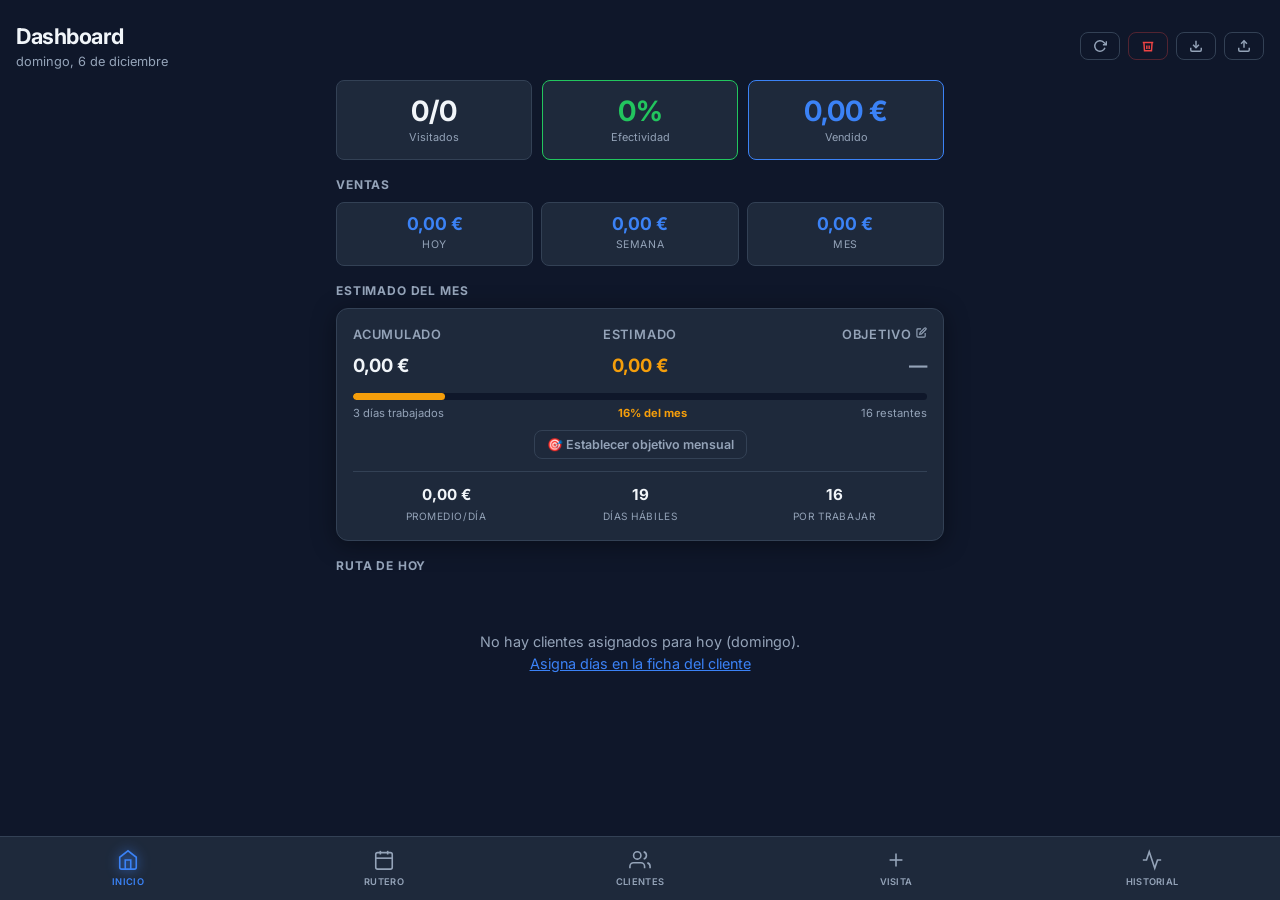
==== index.html @ 06bc3e29 "Add files via upload" ====
<!DOCTYPE html>
<html lang="es">
<head>
  <meta charset="UTF-8">
  <meta name="viewport" content="width=device-width, initial-scale=1.0">
  <title>CRM Rutas — Dashboard</title>
  <link rel="icon" type="image/svg+xml" href="favicon.svg">
  <link rel="manifest" href="manifest.json">
  <meta name="theme-color" content="#0f172a">
  <meta name="apple-mobile-web-app-capable" content="yes">
  <meta name="apple-mobile-web-app-status-bar-style" content="black-translucent">
  <meta name="apple-mobile-web-app-title" content="CRM Rutas">
  <link rel="apple-touch-icon" href="favicon.svg">
  <link rel="stylesheet" href="css/styles.css">
</head>
<body>

  <!-- Header -->
  <div class="page-header">
    <div style="flex:1">
      <h1>Dashboard</h1>
      <p class="text-muted fs-sm" id="fechaHoy"></p>
    </div>
    <div class="flex gap-8">
      <button class="btn btn-ghost btn-sm" onclick="cargarDashboard()">
        <svg xmlns="http://www.w3.org/2000/svg" width="14" height="14" viewBox="0 0 24 24" fill="none" stroke="currentColor" stroke-width="2.5"><polyline points="23 4 23 10 17 10"/><path d="M20.49 15a9 9 0 1 1-2.12-9.36L23 10"/></svg>
      </button>
      <button class="btn btn-ghost btn-sm" onclick="borrarTodo()" title="Borrar todos los datos"
        style="color:var(--danger);border-color:rgba(239,68,68,.3)">
        <svg xmlns="http://www.w3.org/2000/svg" width="14" height="14" viewBox="0 0 24 24" fill="none" stroke="currentColor" stroke-width="2.5"><polyline points="3 6 5 6 21 6"/><path d="M19 6l-1 14H6L5 6"/><path d="M10 11v6"/><path d="M14 11v6"/></svg>
      </button>
      <button class="btn btn-ghost btn-sm" onclick="dbExportar()" title="Exportar copia de seguridad">
        <svg xmlns="http://www.w3.org/2000/svg" width="14" height="14" viewBox="0 0 24 24" fill="none" stroke="currentColor" stroke-width="2.5"><path d="M21 15v4a2 2 0 0 1-2 2H5a2 2 0 0 1-2-2v-4"/><polyline points="7 10 12 15 17 10"/><line x1="12" y1="15" x2="12" y2="3"/></svg>
      </button>
      <label class="btn btn-ghost btn-sm" title="Importar copia de seguridad" style="cursor:pointer">
        <svg xmlns="http://www.w3.org/2000/svg" width="14" height="14" viewBox="0 0 24 24" fill="none" stroke="currentColor" stroke-width="2.5"><path d="M21 15v4a2 2 0 0 1-2 2H5a2 2 0 0 1-2-2v-4"/><polyline points="17 8 12 3 7 8"/><line x1="12" y1="3" x2="12" y2="15"/></svg>
        <input type="file" accept=".json" style="display:none" onchange="importarBackup(this)">
      </label>
    </div>
  </div>

  <div class="container">

    <!-- Stats -->
    <div class="stats-grid" id="statsGrid">
      <div class="stat-card">
        <div class="stat-val" id="statVisitados">—</div>
        <div class="stat-lbl">Visitados</div>
      </div>
      <div class="stat-card success">
        <div class="stat-val text-success" id="statEfectividad">—</div>
        <div class="stat-lbl">Efectividad</div>
      </div>
      <div class="stat-card accent">
        <div class="stat-val text-accent" id="statVentas">—</div>
        <div class="stat-lbl">Vendido</div>
      </div>
    </div>

    <!-- Aviso pendientes -->
    <a href="rutero.html" id="warnPendientes" style="display:none;text-decoration:none;
       background:rgba(245,158,11,.1);border:1px solid var(--warning);border-radius:8px;
       padding:10px 14px;margin-bottom:12px;align-items:center;gap:10px;color:var(--text)">
      <span style="font-size:1.2rem">⚠</span>
      <div style="flex:1">
        <strong><span id="warnPendNum">0</span> cliente(s) sin pedido esta semana</strong>
        <p class="fs-sm text-muted" style="margin-top:1px">Ver pendientes en el Rutero →</p>
      </div>
    </a>

    <!-- Resumen ventas -->
    <p class="section-title">Ventas</p>
    <div class="ventas-grid" id="ventasGrid">
      <div class="venta-card"><div class="v-val" id="ventasHoy">—</div><div class="v-lbl">Hoy</div></div>
      <div class="venta-card"><div class="v-val" id="ventasSemana">—</div><div class="v-lbl">Semana</div></div>
      <div class="venta-card"><div class="v-val" id="ventasMes">—</div><div class="v-lbl">Mes</div></div>
    </div>

    <!-- Numérica Botella (solo si hay clientes cerveza) -->
    <div id="cervezaCard" style="display:none;
         background:rgba(234,179,8,.08);border:1px solid rgba(234,179,8,.3);
         border-radius:8px;padding:12px 14px;margin-bottom:12px">
      <div style="display:flex;align-items:center;gap:12px;margin-bottom:10px">
        <span style="font-size:1.5rem;line-height:1">🍺</span>
        <div style="flex:1">
          <div style="font-weight:700;font-size:.9rem;color:#ca8a04;text-transform:uppercase;letter-spacing:.05em">Numérica Botella</div>
          <div style="font-size:.75rem;color:var(--text-muted)">Clientes únicos que compraron este mes</div>
        </div>
        <div style="text-align:right">
          <span style="font-size:1.6rem;font-weight:800;color:#ca8a04" id="cervezaCompraron">0</span>
          <span style="font-size:1rem;color:var(--text-muted)">/<span id="cervezaTotal">0</span></span>
        </div>
      </div>
      <!-- Barra de progreso numérica -->
      <div style="background:var(--bg);border-radius:4px;height:6px;overflow:hidden">
        <div id="cervezaBar" style="height:100%;background:#ca8a04;border-radius:4px;transition:width .5s;width:0%"></div>
      </div>
      <div style="font-size:.7rem;color:var(--text-muted);margin-top:4px;text-align:right" id="cervezaPct">0%</div>
    </div>

    <!-- Estimado mensual -->
    <p class="section-title">Estimado del mes</p>
    <div class="card" id="cardEstimado">
      <div class="loader"><div class="spinner"></div></div>
    </div>

    <!-- Ruta del día -->
    <p class="section-title">Ruta de hoy</p>
    <div id="listaRuta">
      <div class="loader"><div class="spinner"></div> Cargando ruta...</div>
    </div>

  </div><!-- /container -->

  <!-- Bottom Nav -->
  <nav class="bottom-nav">
    <a href="index.html"    class="nav-item active">
      <svg xmlns="http://www.w3.org/2000/svg" viewBox="0 0 24 24" fill="none" stroke="currentColor"><path d="M3 9l9-7 9 7v11a2 2 0 0 1-2 2H5a2 2 0 0 1-2-2z"/><polyline points="9 22 9 12 15 12 15 22"/></svg>
      Inicio
    </a>
    <a href="rutero.html"   class="nav-item">
      <svg xmlns="http://www.w3.org/2000/svg" viewBox="0 0 24 24" fill="none" stroke="currentColor"><rect x="3" y="4" width="18" height="18" rx="2"/><line x1="16" y1="2" x2="16" y2="6"/><line x1="8" y1="2" x2="8" y2="6"/><line x1="3" y1="10" x2="21" y2="10"/></svg>
      Rutero
    </a>
    <a href="clientes.html" class="nav-item">
      <svg xmlns="http://www.w3.org/2000/svg" viewBox="0 0 24 24" fill="none" stroke="currentColor"><path d="M17 21v-2a4 4 0 0 0-4-4H5a4 4 0 0 0-4 4v2"/><circle cx="9" cy="7" r="4"/><path d="M23 21v-2a4 4 0 0 0-3-3.87"/><path d="M16 3.13a4 4 0 0 1 0 7.75"/></svg>
      Clientes
    </a>
    <a href="visita.html"   class="nav-item">
      <svg xmlns="http://www.w3.org/2000/svg" viewBox="0 0 24 24" fill="none" stroke="currentColor"><line x1="12" y1="5" x2="12" y2="19"/><line x1="5" y1="12" x2="19" y2="12"/></svg>
      Visita
    </a>
    <a href="historial.html" class="nav-item">
      <svg xmlns="http://www.w3.org/2000/svg" viewBox="0 0 24 24" fill="none" stroke="currentColor"><polyline points="22 12 18 12 15 21 9 3 6 12 2 12"/></svg>
      Historial
    </a>
  </nav>

  <!-- Scripts -->
  <script src="config.js"></script>
  <script src="js/db.js"></script>
  <script>

    document.getElementById('fechaHoy').textContent =
      new Date().toLocaleDateString('es-ES', { weekday: 'long', day: 'numeric', month: 'long' });

    async function cargarDashboard() {
      const listaRuta = document.getElementById('listaRuta');
      listaRuta.innerHTML = '<div class="loader"><div class="spinner"></div> Cargando ruta...</div>';

      try {
        const hoyDia = diaSemanaHoy();

        const [todosClientes, visitasHoy, pendientesSem] = await Promise.all([
          dbGetClientes(true),
          dbGetVisitasHoy(),
          dbGetPendientesSemana()
        ]);

        // Solo los clientes que tocan hoy
        const clientes = todosClientes.filter(c =>
          Array.isArray(c.dias_visita) && c.dias_visita.includes(hoyDia)
        );

        // Mapas de visitas y pendientes
        const visitaMap = {};
        for (const v of visitasHoy) visitaMap[v.cliente_id] = v;
        const pendSet = new Set(pendientesSem.map(p => p.cliente_id));

        // Stats — solo clientes de hoy (importe excluye cerveza)
        const visitadosHoy = clientes.filter(c => visitaMap[c.id]).length;
        const compraron    = clientes.filter(c => visitaMap[c.id]?.compro).length;
        const totalVenta   = clientes
          .filter(c => !c.es_cerveza)
          .reduce((s, c) => s + Number(visitaMap[c.id]?.importe || 0), 0);
        const efectividad  = visitadosHoy > 0 ? Math.round((compraron / visitadosHoy) * 100) : 0;

        document.getElementById('statVisitados').textContent   = `${visitadosHoy}/${clientes.length}`;
        document.getElementById('statEfectividad').textContent = `${efectividad}%`;
        document.getElementById('statVentas').textContent      = formatImporte(totalVenta);

        // Aviso pendientes (toda la semana)
        const countPend = dbGetCountPendientes();
        const warnPend  = document.getElementById('warnPendientes');
        if (warnPend) {
          warnPend.style.display = countPend > 0 ? 'flex' : 'none';
          if (countPend > 0) document.getElementById('warnPendNum').textContent = countPend;
        }

        // Ventas hoy/semana/mes + estimado
        const [resVentas, estimado] = await Promise.all([
          dbGetResumenVentas(),
          dbGetEstimadoMes()
        ]);
        document.getElementById('ventasHoy').textContent    = formatImporte(resVentas.hoy);
        document.getElementById('ventasSemana').textContent = formatImporte(resVentas.semana);
        document.getElementById('ventasMes').textContent    = formatImporte(resVentas.mes);
        renderEstimado(estimado);

        // Numérica Botella
        const cerv  = dbGetCervezaMes();
        const cCard = document.getElementById('cervezaCard');
        // Mostrar si hay clientes cerveza O si alguien compró botella este mes
        if (cCard && (cerv.total > 0 || cerv.compraron > 0)) {
          cCard.style.display = 'block';
          const pct = cerv.total > 0 ? Math.round(cerv.compraron / cerv.total * 100) : 100;
          document.getElementById('cervezaCompraron').textContent = cerv.compraron;
          document.getElementById('cervezaTotal').textContent     = cerv.total > 0 ? cerv.total : '—';
          document.getElementById('cervezaBar').style.width       = (cerv.total > 0 ? pct : 0) + '%';
          document.getElementById('cervezaPct').textContent       = cerv.total > 0
            ? pct + '% clientes propios'
            : cerv.compraron + ' cliente' + (cerv.compraron !== 1 ? 's' : '') + ' compraron';
        } else if (cCard) {
          cCard.style.display = 'none';
        }

        // Render ruta del día
        if (!clientes.length) {
          const diasNombre = { lunes:'lunes', martes:'martes', miercoles:'miércoles',
                               jueves:'jueves', viernes:'viernes', sabado:'sábado', domingo:'domingo' };
          listaRuta.innerHTML = `
            <div class="empty-state">
              <p>No hay clientes asignados para hoy (${diasNombre[hoyDia] || hoyDia}).<br>
              <a href="clientes.html" style="color:var(--accent)">Asigna días en la ficha del cliente</a></p>
            </div>`;
          return;
        }

        listaRuta.innerHTML = `<div class="item-list">
          ${clientes.map(c => {
            const visita  = visitaMap[c.id];
            const isPend  = pendSet.has(c.id);
            const esTel   = c.es_telefono;
            const dotClass = visita ? (visita.compro ? 'bought' : 'no-buy') : (isPend ? 'no-buy' : 'pending');

            let accionHtml;
            let rowExtra = '';
            if (visita) {
              const label = c.es_cerveza
                ? (visita.compro ? '🍺 Sí' : '🍺 No')
                : (visita.compro ? '✓ ' + formatImporte(visita.importe) : '✗ No');
              accionHtml = `<div class="row-btns" style="align-items:center">
                <span class="status-dot ${visita.compro ? 'bought' : 'no-buy'}"></span>
                <span class="chip ${visita.compro ? 'chip-success' : 'chip-danger'}" style="font-size:.7rem">
                  ${label}
                </span>
              </div>`;
            } else if (isPend) {
              accionHtml = `<div class="row-btns" style="align-items:center">
                <span class="status-dot no-buy"></span>
                <span class="chip chip-warning" style="font-size:.65rem">⚠ Pend.</span>
                <a href="visita.html?cliente=${c.id}" class="btn btn-primary btn-xs">+</a>
              </div>`;
            } else {
              rowExtra = 'wrap-actions';
              accionHtml = `<div class="row-btns" style="align-items:center">
                <span class="status-dot pending"></span>
                <a href="visita.html?cliente=${c.id}" class="btn btn-primary btn-xs">
                  ${esTel ? '📞 Pedido' : 'Visita'}
                </a>
                <button class="btn btn-ghost btn-xs" style="border-color:var(--warning);color:var(--warning)"
                  onclick="marcarPend('${c.id}')">Pend.</button>
              </div>`;
            }

            return `
              <div class="item-row ${rowExtra}" id="drow-${c.id}">
                <div class="order-badge">${c.orden_ruta || '?'}</div>
                <div class="item-info">
                  <div class="item-name">${esTel ? '📞 ' : ''}${escHtml(c.nombre)}</div>
                  <div class="item-sub">${c.codigo_cliente}${c.telefono ? ' · ' + c.telefono : ''}</div>
                </div>
                ${accionHtml}
              </div>`;
          }).join('')}
        </div>`;

      } catch (e) {
        listaRuta.innerHTML = `<div class="loader" style="color:var(--danger)">Error: ${e.message}</div>`;
      }
    }

    function borrarTodo() {
      if (!confirm('¿Borrar TODOS los datos?\nEsta acción no se puede deshacer.')) return;
      if (!confirm('Segunda confirmación: se eliminarán clientes, visitas y pendientes.')) return;
      dbBorrarTodo();
      showToast('Datos borrados');
      cargarDashboard();
    }

    async function marcarPend(clienteId) {
      dbMarcarPendiente(clienteId);
      showToast('Marcado como pendiente');
      await cargarDashboard();
    }

    function renderEstimado(e) {
      const card = document.getElementById('cardEstimado');
      if (!card) return;

      const mesISO   = hoyISO().substring(0, 7);
      const objetivo = dbGetObjetivo(mesISO);
      const pct      = Math.round(e.progreso * 100);
      const barColor = pct < 40 ? 'var(--warning)' : pct < 75 ? 'var(--accent)' : 'var(--success)';

      // Progreso hacia el objetivo
      const pctReal = objetivo > 0 ? Math.min(Math.round(e.ventasMes / objetivo * 100), 100) : 0;
      const pctEst  = objetivo > 0 ? Math.min(Math.round(e.estimado  / objetivo * 100), 100) : 0;
      const objColor = pctEst >= 100 ? 'var(--success)' : pctEst >= 75 ? 'var(--accent)' : 'var(--warning)';

      card.innerHTML = `
        <!-- Fila principal: acumulado / estimado / objetivo -->
        <div style="display:grid;grid-template-columns:1fr 1fr 1fr;gap:8px;margin-bottom:14px">
          <div>
            <div class="card-title">Acumulado</div>
            <div class="estimado-valor">${formatImporte(e.ventasMes)}</div>
          </div>
          <div style="text-align:center">
            <div class="card-title">Estimado</div>
            <div class="estimado-valor" style="color:${barColor}">${formatImporte(e.estimado)}</div>
          </div>
          <div style="text-align:right">
            <div class="card-title" style="display:flex;align-items:center;justify-content:flex-end;gap:4px">
              Objetivo
              <button onclick="editarObjetivo()" style="background:none;border:none;cursor:pointer;
                color:var(--text-muted);padding:0;line-height:1" title="Editar objetivo">
                <svg width="11" height="11" viewBox="0 0 24 24" fill="none" stroke="currentColor" stroke-width="2.5">
                  <path d="M11 4H4a2 2 0 0 0-2 2v14a2 2 0 0 0 2 2h14a2 2 0 0 0 2-2v-7"/>
                  <path d="M18.5 2.5a2.121 2.121 0 0 1 3 3L12 15l-4 1 1-4 9.5-9.5z"/>
                </svg>
              </button>
            </div>
            <div class="estimado-valor" style="color:${objetivo > 0 ? objColor : 'var(--text-muted)'}">
              ${objetivo > 0 ? formatImporte(objetivo) : '—'}
            </div>
          </div>
        </div>

        <!-- Barra progreso del mes -->
        <div style="background:var(--bg);border-radius:5px;height:7px;overflow:hidden;margin-bottom:5px">
          <div style="height:100%;width:${pct}%;background:${barColor};border-radius:5px;transition:width .6s"></div>
        </div>
        <div style="display:flex;justify-content:space-between;font-size:.7rem;color:var(--text-muted);
             margin-bottom:${objetivo > 0 ? '10px' : '0'}">
          <span>${e.diasPasados} días trabajados</span>
          <span style="font-weight:700;color:${barColor}">${pct}% del mes</span>
          <span>${e.diasRestantes} restantes</span>
        </div>

        ${objetivo > 0 ? `
        <!-- Barra progreso hacia objetivo -->
        <div style="padding-top:10px;border-top:1px solid var(--border)">
          <div style="display:flex;justify-content:space-between;font-size:.7rem;margin-bottom:5px">
            <span style="color:var(--text-muted)">Progreso al objetivo</span>
            <span style="font-weight:700;color:${objColor}">${pctReal}% real · ${pctEst}% estimado</span>
          </div>
          <div style="background:var(--bg);border-radius:5px;height:10px;overflow:hidden;position:relative">
            <div style="height:100%;width:${pctReal}%;background:${objColor};border-radius:5px;transition:width .6s;opacity:.9"></div>
            <div style="position:absolute;top:0;left:${pctEst}%;transform:translateX(-50%);
                 width:2px;height:100%;background:${objColor};opacity:.5"></div>
          </div>
          <div style="display:flex;justify-content:space-between;font-size:.65rem;color:var(--text-muted);margin-top:3px">
            <span>Real: ${formatImporte(e.ventasMes)}</span>
            <span>Falta: ${formatImporte(Math.max(objetivo - e.ventasMes, 0))}</span>
          </div>
        </div>` : `
        <div style="text-align:center;margin-top:8px">
          <button onclick="editarObjetivo()" class="btn btn-ghost btn-sm" style="font-size:.78rem">
            🎯 Establecer objetivo mensual
          </button>
        </div>`}

        <!-- Métricas -->
        <div style="display:grid;grid-template-columns:repeat(3,1fr);gap:8px;
             padding-top:12px;border-top:1px solid var(--border);margin-top:12px">
          <div style="text-align:center">
            <div style="font-size:.95rem;font-weight:700">${formatImporte(e.promedioDia)}</div>
            <div style="font-size:.63rem;color:var(--text-muted);text-transform:uppercase;letter-spacing:.05em;margin-top:2px">Promedio/día</div>
          </div>
          <div style="text-align:center">
            <div style="font-size:.95rem;font-weight:700">${e.totalDias}</div>
            <div style="font-size:.63rem;color:var(--text-muted);text-transform:uppercase;letter-spacing:.05em;margin-top:2px">Días hábiles</div>
          </div>
          <div style="text-align:center">
            <div style="font-size:.95rem;font-weight:700">${e.diasRestantes}</div>
            <div style="font-size:.63rem;color:var(--text-muted);text-transform:uppercase;letter-spacing:.05em;margin-top:2px">Por trabajar</div>
          </div>
        </div>`;
    }

    function editarObjetivo() {
      const mesISO  = hoyISO().substring(0, 7);
      const actual  = dbGetObjetivo(mesISO);
      const mesNom  = new Date().toLocaleDateString('es-ES', { month: 'long', year: 'numeric' });
      const val     = prompt(`Objetivo de ventas para ${mesNom} (€):`, actual > 0 ? actual : '');
      if (val === null) return;
      const num = parseFloat(String(val).replace(',', '.'));
      if (isNaN(num) || num < 0) { showToast('Valor no válido', 'error'); return; }
      dbSetObjetivo(mesISO, num);
      cargarDashboard();
    }

    function escHtml(s) {
      return String(s || '').replace(/&/g,'&amp;').replace(/</g,'&lt;').replace(/>/g,'&gt;');
    }

    async function importarBackup(input) {
      const file = input.files[0];
      if (!file) return;
      try {
        const res = await dbImportar(file);
        showToast(`Importado: ${res.clientes} clientes, ${res.visitas} visitas`);
        cargarDashboard();
      } catch (e) {
        showToast(e.message, 'error');
      }
      input.value = '';
    }

    cargarDashboard();

    if ('serviceWorker' in navigator) {
      navigator.serviceWorker.register('./sw.js');
    }
  </script>
</body>
</html>
---- css/styles.css ----
/* ============================================================
   CRM RUTAS — Global Styles
   Tema oscuro moderno | Fuente: Inter (Google Fonts)
   ============================================================ */

@import url('https://fonts.googleapis.com/css2?family=Inter:wght@300;400;500;600;700&display=swap');

/* ---- Reset & Variables ---- */
*, *::before, *::after { box-sizing: border-box; margin: 0; padding: 0; }

:root {
  --bg:          #0f172a;
  --bg-card:     #1e293b;
  --bg-input:    #0f172a;
  --border:      #334155;
  --accent:      #3b82f6;
  --accent-dark: #2563eb;
  --accent-glow: rgba(59,130,246,.25);
  --success:     #22c55e;
  --danger:      #ef4444;
  --warning:     #f59e0b;
  --text:        #f1f5f9;
  --text-muted:  #94a3b8;
  --radius:      12px;
  --radius-sm:   8px;
  --shadow:      0 4px 24px rgba(0,0,0,.4);
  --nav-h:       64px;
  --font:        'Inter', system-ui, sans-serif;
}

html { font-size: 16px; }

body {
  background: var(--bg);
  color: var(--text);
  font-family: var(--font);
  min-height: 100vh;
  padding-bottom: calc(var(--nav-h) + 16px);
  line-height: 1.5;
}

/* ---- Scrollbar ---- */
::-webkit-scrollbar { width: 6px; }
::-webkit-scrollbar-track { background: var(--bg); }
::-webkit-scrollbar-thumb { background: var(--border); border-radius: 4px; }

/* ---- Page Header ---- */
.page-header {
  padding: 20px 16px 8px;
  display: flex;
  align-items: center;
  gap: 12px;
}
.page-header h1 {
  font-size: 1.35rem;
  font-weight: 700;
  letter-spacing: -.02em;
}
.page-header .badge {
  background: var(--accent-glow);
  color: var(--accent);
  border: 1px solid var(--accent);
  border-radius: 20px;
  padding: 2px 10px;
  font-size: .75rem;
  font-weight: 600;
}

/* ---- Container ---- */
.container { padding: 0 16px; }

/* ---- Cards ---- */
.card {
  background: var(--bg-card);
  border: 1px solid var(--border);
  border-radius: var(--radius);
  padding: 16px;
  box-shadow: var(--shadow);
  margin-bottom: 12px;
}
.card-title {
  font-size: .8rem;
  font-weight: 600;
  color: var(--text-muted);
  text-transform: uppercase;
  letter-spacing: .06em;
  margin-bottom: 8px;
}
.card-value {
  font-size: 1.75rem;
  font-weight: 700;
  letter-spacing: -.03em;
}

/* ---- Stats Grid ---- */
.stats-grid {
  display: grid;
  grid-template-columns: repeat(3, 1fr);
  gap: 10px;
  margin-bottom: 16px;
}
.stat-card {
  background: var(--bg-card);
  border: 1px solid var(--border);
  border-radius: var(--radius-sm);
  padding: 14px 10px;
  text-align: center;
}
.stat-card .stat-val  { font-size: 1.5rem; font-weight: 700; }
.stat-card .stat-lbl  { font-size: .68rem; color: var(--text-muted); margin-top: 2px; }
.stat-card.accent     { border-color: var(--accent); }
.stat-card.success    { border-color: var(--success); }
.stat-card.warning    { border-color: var(--warning); }

/* ---- Lists ---- */
.item-list { display: flex; flex-direction: column; gap: 8px; }

.item-row {
  background: var(--bg-card);
  border: 1px solid var(--border);
  border-radius: var(--radius-sm);
  padding: 12px 14px;
  display: flex;
  align-items: center;
  gap: 12px;
  transition: border-color .15s;
}
.item-row:hover { border-color: var(--accent); }

.item-row .order-badge {
  width: 28px; height: 28px;
  border-radius: 50%;
  background: var(--bg);
  border: 1px solid var(--border);
  display: flex; align-items: center; justify-content: center;
  font-size: .75rem; font-weight: 700; color: var(--text-muted);
  flex-shrink: 0;
}
.item-row .item-info { flex: 1; min-width: 0; }
.item-row .item-name { font-weight: 600; font-size: .95rem; white-space: nowrap; overflow: hidden; text-overflow: ellipsis; }
.item-row .item-sub  { font-size: .75rem; color: var(--text-muted); }

/* Status dots */
.status-dot {
  width: 10px; height: 10px; border-radius: 50%; flex-shrink: 0;
}
.status-dot.pending  { background: var(--text-muted); }
.status-dot.bought   { background: var(--success); box-shadow: 0 0 6px var(--success); }
.status-dot.no-buy   { background: var(--danger); }

/* ---- Buttons ---- */
.btn {
  display: inline-flex;
  align-items: center;
  justify-content: center;
  gap: 6px;
  padding: 10px 18px;
  border-radius: var(--radius-sm);
  font-family: var(--font);
  font-size: .875rem;
  font-weight: 600;
  cursor: pointer;
  border: none;
  transition: opacity .15s, transform .1s;
}
.btn:active { transform: scale(.97); }
.btn-primary   { background: var(--accent); color: #fff; }
.btn-primary:hover { background: var(--accent-dark); }
.btn-success   { background: var(--success); color: #fff; }
.btn-danger    { background: var(--danger); color: #fff; }
.btn-ghost     { background: transparent; color: var(--text-muted); border: 1px solid var(--border); }
.btn-ghost:hover { color: var(--text); border-color: var(--accent); }
.btn-icon      { padding: 8px; border-radius: var(--radius-sm); background: var(--bg); border: 1px solid var(--border); color: var(--text-muted); cursor: pointer; transition: color .15s, border-color .15s; }
.btn-icon:hover { color: var(--accent); border-color: var(--accent); }
.btn-sm  { padding: 6px 12px; font-size: .8rem; }
.btn-xs  { padding: 4px 10px; font-size: .74rem; min-height: 30px; border-radius: 6px; gap: 4px; }
.btn-full { width: 100%; }

/* ---- Forms ---- */
.form-group { margin-bottom: 14px; }
.form-group label {
  display: block;
  font-size: .8rem;
  font-weight: 600;
  color: var(--text-muted);
  margin-bottom: 6px;
  text-transform: uppercase;
  letter-spacing: .04em;
}
.form-control {
  width: 100%;
  background: var(--bg-input);
  border: 1px solid var(--border);
  border-radius: var(--radius-sm);
  color: var(--text);
  font-family: var(--font);
  font-size: .925rem;
  padding: 10px 12px;
  transition: border-color .15s;
  outline: none;
  appearance: none;
}
.form-control:focus { border-color: var(--accent); box-shadow: 0 0 0 3px var(--accent-glow); }
.form-control::placeholder { color: var(--text-muted); }
textarea.form-control { resize: vertical; min-height: 80px; }

/* Toggle switch */
.toggle-wrap {
  display: flex;
  align-items: center;
  gap: 12px;
  padding: 12px;
  background: var(--bg-card);
  border: 1px solid var(--border);
  border-radius: var(--radius-sm);
}
.toggle-label { font-weight: 600; font-size: .925rem; }
.toggle {
  position: relative;
  width: 48px; height: 26px;
  flex-shrink: 0;
}
.toggle input { opacity: 0; width: 0; height: 0; }
.toggle-slider {
  position: absolute; inset: 0;
  background: var(--border);
  border-radius: 26px;
  cursor: pointer;
  transition: background .2s;
}
.toggle-slider::before {
  content: '';
  position: absolute;
  left: 3px; top: 3px;
  width: 20px; height: 20px;
  background: #fff;
  border-radius: 50%;
  transition: transform .2s;
}
.toggle input:checked + .toggle-slider { background: var(--success); }
.toggle input:checked + .toggle-slider::before { transform: translateX(22px); }

/* ---- Search bar ---- */
.search-wrap {
  position: relative;
  margin-bottom: 14px;
}
.search-wrap svg {
  position: absolute;
  left: 10px; top: 50%;
  transform: translateY(-50%);
  color: var(--text-muted);
  pointer-events: none;
}
.search-wrap .form-control { padding-left: 36px; }

/* ---- Modal ---- */
.modal-overlay {
  position: fixed; inset: 0;
  background: rgba(0,0,0,.65);
  backdrop-filter: blur(4px);
  display: flex; align-items: flex-end;
  z-index: 200;
  opacity: 0; pointer-events: none;
  transition: opacity .2s;
}
.modal-overlay.open { opacity: 1; pointer-events: all; }
.modal-sheet {
  background: var(--bg-card);
  border: 1px solid var(--border);
  border-radius: 20px 20px 0 0;
  width: 100%;
  padding: 20px 16px 32px;
  transform: translateY(100%);
  transition: transform .25s cubic-bezier(.32,1,.54,1);
  max-height: 92vh;
  overflow-y: auto;
}
.modal-overlay.open .modal-sheet { transform: translateY(0); }
.modal-header {
  display: flex; align-items: center; justify-content: space-between;
  margin-bottom: 20px;
}
.modal-header h2 { font-size: 1.1rem; font-weight: 700; }

/* ---- Bottom Nav ---- */
.bottom-nav {
  position: fixed;
  bottom: 0; left: 0; right: 0;
  height: var(--nav-h);
  background: var(--bg-card);
  border-top: 1px solid var(--border);
  display: grid;
  grid-template-columns: repeat(5, 1fr);
  z-index: 100;
  backdrop-filter: blur(12px);
}
.nav-item {
  display: flex;
  flex-direction: column;
  align-items: center;
  justify-content: center;
  gap: 4px;
  text-decoration: none;
  color: var(--text-muted);
  font-size: .58rem;
  font-weight: 600;
  text-transform: uppercase;
  letter-spacing: .03em;
  transition: color .15s;
  padding: 8px 4px;
}
.nav-item svg { width: 22px; height: 22px; stroke-width: 1.75; }
.nav-item.active { color: var(--accent); }
.nav-item.active svg { filter: drop-shadow(0 0 6px var(--accent)); }

/* ---- Chat bubble ---- */
.chat-fab {
  position: fixed;
  bottom: calc(var(--nav-h) + 16px);
  right: 16px;
  width: 52px; height: 52px;
  border-radius: 50%;
  background: var(--accent);
  color: #fff;
  border: none;
  cursor: pointer;
  display: flex; align-items: center; justify-content: center;
  box-shadow: 0 4px 20px rgba(59,130,246,.5);
  z-index: 150;
  transition: transform .15s;
}
.chat-fab:hover { transform: scale(1.08); }

.chat-panel {
  position: fixed;
  bottom: calc(var(--nav-h) + 80px);
  right: 16px;
  width: min(360px, calc(100vw - 32px));
  background: var(--bg-card);
  border: 1px solid var(--border);
  border-radius: var(--radius);
  box-shadow: var(--shadow);
  z-index: 150;
  display: flex; flex-direction: column;
  max-height: 440px;
  opacity: 0; pointer-events: none;
  transform: translateY(16px) scale(.95);
  transition: opacity .2s, transform .2s;
}
.chat-panel.open { opacity: 1; pointer-events: all; transform: none; }

.chat-header {
  padding: 12px 14px;
  border-bottom: 1px solid var(--border);
  display: flex; align-items: center; justify-content: space-between;
  font-weight: 700; font-size: .9rem;
}
.chat-messages {
  flex: 1;
  overflow-y: auto;
  padding: 12px;
  display: flex; flex-direction: column; gap: 10px;
  min-height: 180px;
}
.msg { max-width: 90%; padding: 9px 13px; border-radius: 14px; font-size: .875rem; line-height: 1.5; }
.msg.user  { background: var(--accent); color: #fff; align-self: flex-end; border-bottom-right-radius: 4px; }
.msg.bot   { background: var(--bg); border: 1px solid var(--border); align-self: flex-start; border-bottom-left-radius: 4px; }
.msg.bot.loading { color: var(--text-muted); font-style: italic; }

.chat-input-wrap {
  padding: 10px;
  border-top: 1px solid var(--border);
  display: flex; gap: 8px;
}
.chat-input-wrap input {
  flex: 1;
  background: var(--bg);
  border: 1px solid var(--border);
  border-radius: var(--radius-sm);
  color: var(--text);
  font-family: var(--font);
  font-size: .875rem;
  padding: 9px 12px;
  outline: none;
}
.chat-input-wrap input:focus { border-color: var(--accent); }

/* ---- Table ---- */
.table-wrap { overflow-x: auto; border-radius: var(--radius-sm); border: 1px solid var(--border); }
table { width: 100%; border-collapse: collapse; font-size: .875rem; }
th {
  background: var(--bg);
  padding: 10px 12px;
  text-align: left;
  font-size: .75rem;
  font-weight: 700;
  color: var(--text-muted);
  text-transform: uppercase;
  letter-spacing: .05em;
  border-bottom: 1px solid var(--border);
}
td {
  padding: 12px;
  border-bottom: 1px solid rgba(51,65,85,.5);
  vertical-align: middle;
}
tr:last-child td { border-bottom: none; }
tr:hover td { background: rgba(59,130,246,.05); }

/* Chip badges */
.chip {
  display: inline-flex; align-items: center; gap: 4px;
  padding: 3px 9px;
  border-radius: 20px;
  font-size: .72rem;
  font-weight: 700;
}
.chip-success  { background: rgba(34,197,94,.15);   color: var(--success); }
.chip-danger   { background: rgba(239,68,68,.15);   color: var(--danger); }
.chip-muted    { background: rgba(148,163,184,.1);  color: var(--text-muted); }
.chip-warning  { background: rgba(245,158,11,.15);  color: var(--warning); }
.chip-telefono { background: rgba(168,85,247,.15);  color: #a855f7; border: 1px solid rgba(168,85,247,.3); }

/* ---- Bar chart ---- */
.bar-chart { display: flex; flex-direction: column; gap: 8px; }
.bar-row {
  display: flex; align-items: center; gap: 10px; font-size: .78rem;
}
.bar-row .bar-label { width: clamp(52px, 18vw, 80px); flex-shrink: 0; color: var(--text-muted); text-align: right; white-space: nowrap; overflow: hidden; text-overflow: ellipsis; font-size: .72rem; }
.bar-row .bar-track { flex: 1; height: 20px; background: var(--bg); border-radius: 4px; overflow: hidden; }
.bar-row .bar-fill  { height: 100%; background: var(--accent); border-radius: 4px; transition: width .4s ease; }
.bar-row .bar-val   { width: clamp(48px, 16vw, 60px); flex-shrink: 0; color: var(--text); font-weight: 600; font-size: .75rem; }

/* ---- Loader / Empty ---- */
.loader {
  display: flex; align-items: center; justify-content: center;
  padding: 40px 0;
  color: var(--text-muted);
  gap: 10px;
  font-size: .9rem;
}
.spinner {
  width: 20px; height: 20px;
  border: 2px solid var(--border);
  border-top-color: var(--accent);
  border-radius: 50%;
  animation: spin .7s linear infinite;
}
@keyframes spin { to { transform: rotate(360deg); } }

.empty-state {
  text-align: center;
  padding: 48px 20px;
  color: var(--text-muted);
}
.empty-state svg { margin-bottom: 12px; opacity: .4; }
.empty-state p { font-size: .9rem; }

/* ---- Toast ---- */
#toast {
  position: fixed;
  top: 20px;
  left: 50%;
  transform: translateX(-50%) translateY(-80px);
  background: var(--bg-card);
  border: 1px solid var(--border);
  border-radius: var(--radius-sm);
  padding: 11px 20px;
  font-size: .875rem;
  font-weight: 600;
  z-index: 999;
  transition: transform .3s cubic-bezier(.32,1,.54,1);
  white-space: nowrap;
  box-shadow: var(--shadow);
}
#toast.show { transform: translateX(-50%) translateY(0); }
#toast.success { border-color: var(--success); color: var(--success); }
#toast.error   { border-color: var(--danger);  color: var(--danger); }

/* ---- Utility ---- */
.mt-4  { margin-top: 4px; }
.mt-8  { margin-top: 8px; }
.mt-12 { margin-top: 12px; }
.mt-16 { margin-top: 16px; }
.mb-12 { margin-bottom: 12px; }
.mb-16 { margin-bottom: 16px; }
.flex  { display: flex; }
.items-center { align-items: center; }
.justify-between { justify-content: space-between; }
.gap-8 { gap: 8px; }
.text-muted { color: var(--text-muted); }
.text-success { color: var(--success); }
.text-danger  { color: var(--danger); }
.text-accent  { color: var(--accent); }
.fw-700 { font-weight: 700; }
.fs-sm  { font-size: .8rem; }

/* ---- Section title ---- */
.section-title {
  font-size: .75rem;
  font-weight: 700;
  color: var(--text-muted);
  text-transform: uppercase;
  letter-spacing: .07em;
  margin: 16px 0 8px;
}

/* ---- Divider ---- */
.divider {
  height: 1px;
  background: var(--border);
  margin: 12px 0;
}

/* ---- Drag & drop (rutero) ---- */
.drag-handle {
  color: var(--border);
  cursor: grab;
  padding: 4px 6px;
  flex-shrink: 0;
  touch-action: none;
  transition: color .15s;
}
.drag-handle:hover { color: var(--text-muted); }
.drag-handle:active { cursor: grabbing; }

.item-row.dragging   { opacity: .35; background: transparent; }
.item-row.drag-over  {
  border-color: var(--accent);
  background: rgba(59,130,246,.08);
  transform: translateY(-1px);
  box-shadow: 0 4px 12px rgba(59,130,246,.2);
}

/* ---- Días de visita (checkboxes pill) ---- */
.days-group { display: flex; gap: 8px; flex-wrap: wrap; }
.day-check  { display: none; }
.day-label {
  padding: 6px 13px;
  border-radius: 20px;
  border: 1px solid var(--border);
  font-size: .8rem;
  font-weight: 600;
  cursor: pointer;
  transition: background .15s, border-color .15s, color .15s;
  color: var(--text-muted);
  user-select: none;
}
.day-check:checked + .day-label {
  background: var(--accent);
  border-color: var(--accent);
  color: #fff;
}
.day-chip {
  display: inline-flex; align-items: center;
  padding: 2px 8px;
  border-radius: 20px;
  font-size: .68rem; font-weight: 700;
  background: rgba(59,130,246,.12);
  color: var(--accent);
  border: 1px solid rgba(59,130,246,.3);
}

/* ---- Pendiente badge en tab ---- */
.pend-badge {
  display: inline-flex;
  align-items: center; justify-content: center;
  width: 16px; height: 16px;
  background: var(--warning);
  color: #000;
  border-radius: 50%;
  font-size: .6rem;
  font-weight: 800;
  margin-left: 3px;
  vertical-align: middle;
  line-height: 1;
}

/* ---- Tab bar (Rutero) ---- */
.tab-bar {
  display: flex;
  gap: 4px;
  background: var(--bg-card);
  border: 1px solid var(--border);
  border-radius: var(--radius-sm);
  padding: 4px;
  margin-bottom: 16px;
}
.tab-btn {
  flex: 1;
  padding: 9px 4px;
  border: none;
  background: transparent;
  color: var(--text-muted);
  font-family: var(--font);
  font-size: .78rem;
  font-weight: 700;
  cursor: pointer;
  border-radius: 6px;
  transition: background .15s, color .15s;
  position: relative;
  line-height: 1.2;
}
.tab-btn .hoy-dot {
  display: inline-block;
  width: 5px; height: 5px;
  border-radius: 50%;
  background: var(--success);
  vertical-align: super;
  margin-left: 2px;
}
.tab-btn.active { background: var(--accent); color: #fff; }
.tab-btn.active .hoy-dot { background: #fff; }

/* ---- Ventas resumen (hoy/semana/mes) ---- */
.ventas-grid {
  display: grid;
  grid-template-columns: repeat(3, 1fr);
  gap: 8px;
  margin-bottom: 16px;
}
.venta-card {
  background: var(--bg-card);
  border: 1px solid var(--border);
  border-radius: var(--radius-sm);
  padding: 12px 8px;
  text-align: center;
}
.venta-card .v-val { font-size: 1.1rem; font-weight: 700; color: var(--accent); line-height: 1; }
.venta-card .v-lbl { font-size: .66rem; color: var(--text-muted); margin-top: 4px; text-transform: uppercase; letter-spacing: .05em; }

/* ============================================================
   RESPONSIVE — mobile-first fixes
   ============================================================ */

/* Evitar scroll horizontal global */
html, body  { overflow-x: hidden; max-width: 100%; }
.container  { max-width: 640px; margin: 0 auto; width: 100%; }

/* Stat y venta values: se adaptan al ancho de la celda */
.stat-card .stat-val {
  font-size: clamp(.8rem, 5.5vw, 1.75rem);
  word-break: break-all;
  line-height: 1.15;
}
.venta-card .v-val {
  font-size: clamp(.7rem, 4vw, 1.1rem);
  word-break: break-all;
}

/* Evitar overflow en flex rows */
.item-row > * { min-width: 0; }

/* Botones de acción agrupados */
.row-btns {
  display: flex;
  gap: 6px;
  flex-shrink: 0;
}

/* Filas con dos botones: se parte en dos líneas cuando no hay espacio */
.item-row.wrap-actions {
  flex-wrap: wrap;
  align-items: flex-start;
  row-gap: 6px;
}
.item-row.wrap-actions .item-info {
  flex: 1 1 0;
  min-width: 100px;   /* antes de romper la fila, el nombre no baja de 100px */
}
.item-row.wrap-actions .row-btns {
  margin-left: auto;  /* empuja a la derecha; si no cabe, baja solo */
}

/* Pantallas muy pequeñas (< 380px) */
@media (max-width: 380px) {
  .tab-btn          { font-size: .48rem; padding: 8px 2px; }
  .page-header h1   { font-size: 1.1rem; }
  .stats-grid       { gap: 6px; }
  .ventas-grid      { gap: 6px; }
  .card             { padding: 12px; }
  .btn-sm           { padding: 7px 9px; font-size: .78rem; }
  .chip             { padding: 2px 7px; font-size: .65rem; }
  .bottom-nav       { height: 58px; }
  :root             { --nav-h: 58px; }
}

/* Importes en tarjeta estimado: responsive via CSS custom */
.estimado-valor { font-size: clamp(.9rem, 4.5vw, 1.15rem); font-weight: 700; }
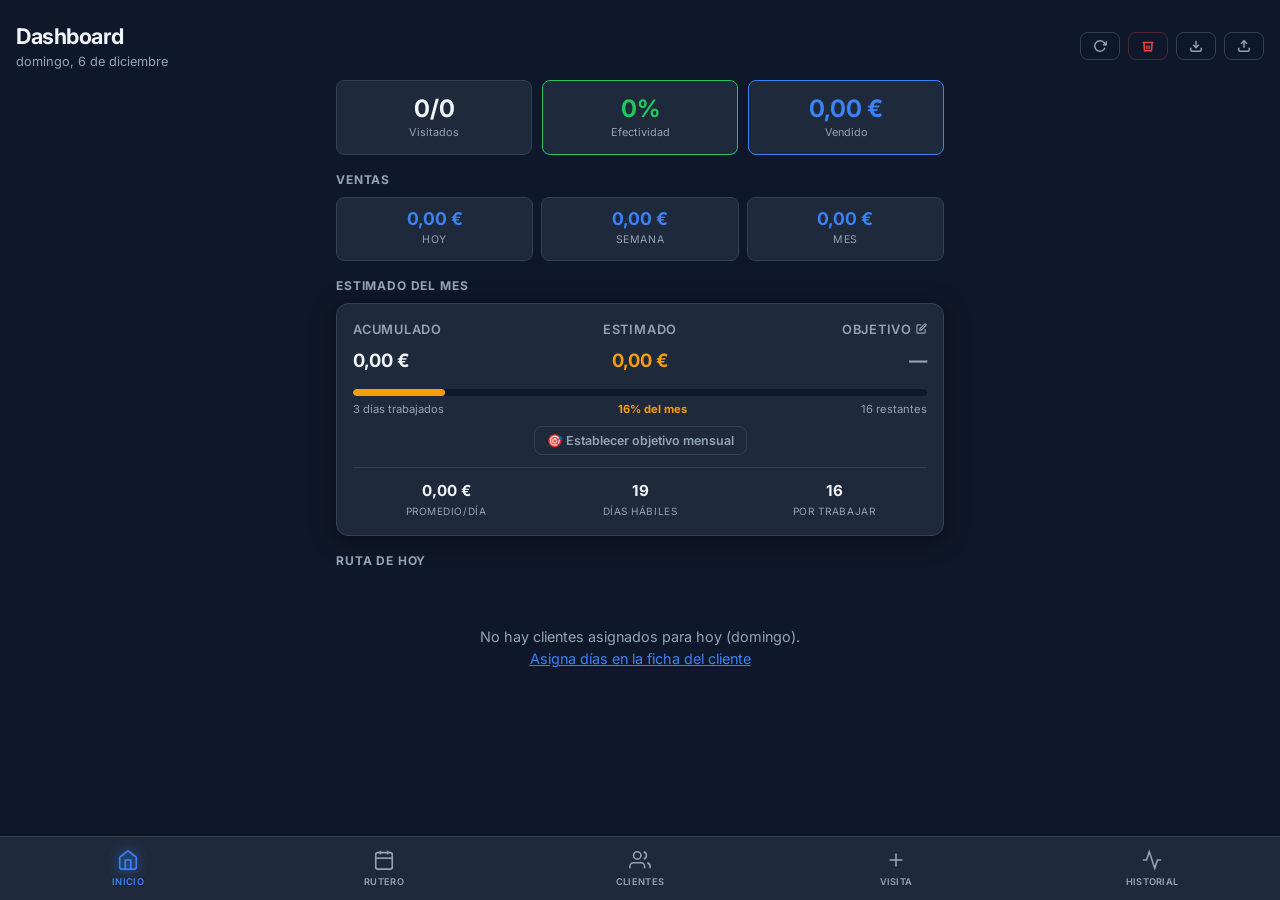
==== commit de847fe1: "feat: eliminar numerica botella — solo queda flag es_cerveza - Visita: quitado el toggle 'Compro bot" ====
--- a/index.html
+++ b/index.html
@@ -76,28 +76,6 @@
       <div class="venta-card"><div class="v-val" id="ventasMes">—</div><div class="v-lbl">Mes</div></div>
     </div>
 
-    <!-- Numérica Botella (solo si hay clientes cerveza) -->
-    <div id="cervezaCard" style="display:none;
-         background:rgba(234,179,8,.08);border:1px solid rgba(234,179,8,.3);
-         border-radius:8px;padding:12px 14px;margin-bottom:12px">
-      <div style="display:flex;align-items:center;gap:12px;margin-bottom:10px">
-        <span style="font-size:1.5rem;line-height:1">🍺</span>
-        <div style="flex:1">
-          <div style="font-weight:700;font-size:.9rem;color:#ca8a04;text-transform:uppercase;letter-spacing:.05em">Numérica Botella</div>
-          <div style="font-size:.75rem;color:var(--text-muted)">Clientes únicos que compraron este mes</div>
-        </div>
-        <div style="text-align:right">
-          <span style="font-size:1.6rem;font-weight:800;color:#ca8a04" id="cervezaCompraron">0</span>
-          <span style="font-size:1rem;color:var(--text-muted)">/<span id="cervezaTotal">0</span></span>
-        </div>
-      </div>
-      <!-- Barra de progreso numérica -->
-      <div style="background:var(--bg);border-radius:4px;height:6px;overflow:hidden">
-        <div id="cervezaBar" style="height:100%;background:#ca8a04;border-radius:4px;transition:width .5s;width:0%"></div>
-      </div>
-      <div style="font-size:.7rem;color:var(--text-muted);margin-top:4px;text-align:right" id="cervezaPct">0%</div>
-    </div>
-
     <!-- Estimado mensual -->
     <p class="section-title">Estimado del mes</p>
     <div class="card" id="cardEstimado">
@@ -171,7 +149,6 @@
         const visitadosHoy = clientes.filter(c => visitaMap[c.id]).length;
         const compraron    = clientes.filter(c => visitaMap[c.id]?.compro).length;
         const totalVenta   = clientes
-          .filter(c => !c.es_cerveza)
           .reduce((s, c) => s + Number(visitaMap[c.id]?.importe || 0), 0);
         const efectividad  = visitadosHoy > 0 ? Math.round((compraron / visitadosHoy) * 100) : 0;
 
@@ -196,23 +173,6 @@
         document.getElementById('ventasSemana').textContent = formatImporte(resVentas.semana);
         document.getElementById('ventasMes').textContent    = formatImporte(resVentas.mes);
         renderEstimado(estimado);
-
-        // Numérica Botella
-        const cerv  = dbGetCervezaMes();
-        const cCard = document.getElementById('cervezaCard');
-        // Mostrar si hay clientes cerveza O si alguien compró botella este mes
-        if (cCard && (cerv.total > 0 || cerv.compraron > 0)) {
-          cCard.style.display = 'block';
-          const pct = cerv.total > 0 ? Math.round(cerv.compraron / cerv.total * 100) : 100;
-          document.getElementById('cervezaCompraron').textContent = cerv.compraron;
-          document.getElementById('cervezaTotal').textContent     = cerv.total > 0 ? cerv.total : '—';
-          document.getElementById('cervezaBar').style.width       = (cerv.total > 0 ? pct : 0) + '%';
-          document.getElementById('cervezaPct').textContent       = cerv.total > 0
-            ? pct + '% clientes propios'
-            : cerv.compraron + ' cliente' + (cerv.compraron !== 1 ? 's' : '') + ' compraron';
-        } else if (cCard) {
-          cCard.style.display = 'none';
-        }
 
         // Render ruta del día
         if (!clientes.length) {
@@ -264,7 +224,8 @@
             }
 
             return `
-              <div class="item-row ${rowExtra}" id="drow-${c.id}">
+              <div class="item-row ${rowExtra}" id="drow-${c.id}" style="cursor:pointer"
+                   onclick="if(!event.target.closest('button,a'))location.href='visita.html?cliente=${c.id}'">
                 <div class="order-badge">${c.orden_ruta || '?'}</div>
                 <div class="item-info">
                   <div class="item-name">${esTel ? '📞 ' : ''}${escHtml(c.nombre)}</div>
--- a/css/styles.css
+++ b/css/styles.css
@@ -1,690 +1,719 @@
-/* ============================================================
-   CRM RUTAS — Global Styles
-   Tema oscuro moderno | Fuente: Inter (Google Fonts)
-   ============================================================ */
-
-@import url('https://fonts.googleapis.com/css2?family=Inter:wght@300;400;500;600;700&display=swap');
-
-/* ---- Reset & Variables ---- */
-*, *::before, *::after { box-sizing: border-box; margin: 0; padding: 0; }
-
-:root {
-  --bg:          #0f172a;
-  --bg-card:     #1e293b;
-  --bg-input:    #0f172a;
-  --border:      #334155;
-  --accent:      #3b82f6;
-  --accent-dark: #2563eb;
-  --accent-glow: rgba(59,130,246,.25);
-  --success:     #22c55e;
-  --danger:      #ef4444;
-  --warning:     #f59e0b;
-  --text:        #f1f5f9;
-  --text-muted:  #94a3b8;
-  --radius:      12px;
-  --radius-sm:   8px;
-  --shadow:      0 4px 24px rgba(0,0,0,.4);
-  --nav-h:       64px;
-  --font:        'Inter', system-ui, sans-serif;
-}
-
-html { font-size: 16px; }
-
-body {
-  background: var(--bg);
-  color: var(--text);
-  font-family: var(--font);
-  min-height: 100vh;
-  padding-bottom: calc(var(--nav-h) + 16px);
-  line-height: 1.5;
-}
-
-/* ---- Scrollbar ---- */
-::-webkit-scrollbar { width: 6px; }
-::-webkit-scrollbar-track { background: var(--bg); }
-::-webkit-scrollbar-thumb { background: var(--border); border-radius: 4px; }
-
-/* ---- Page Header ---- */
-.page-header {
-  padding: 20px 16px 8px;
-  display: flex;
-  align-items: center;
-  gap: 12px;
-}
-.page-header h1 {
-  font-size: 1.35rem;
-  font-weight: 700;
-  letter-spacing: -.02em;
-}
-.page-header .badge {
-  background: var(--accent-glow);
-  color: var(--accent);
-  border: 1px solid var(--accent);
-  border-radius: 20px;
-  padding: 2px 10px;
-  font-size: .75rem;
-  font-weight: 600;
-}
-
-/* ---- Container ---- */
-.container { padding: 0 16px; }
-
-/* ---- Cards ---- */
-.card {
-  background: var(--bg-card);
-  border: 1px solid var(--border);
-  border-radius: var(--radius);
-  padding: 16px;
-  box-shadow: var(--shadow);
-  margin-bottom: 12px;
-}
-.card-title {
-  font-size: .8rem;
-  font-weight: 600;
-  color: var(--text-muted);
-  text-transform: uppercase;
-  letter-spacing: .06em;
-  margin-bottom: 8px;
-}
-.card-value {
-  font-size: 1.75rem;
-  font-weight: 700;
-  letter-spacing: -.03em;
-}
-
-/* ---- Stats Grid ---- */
-.stats-grid {
-  display: grid;
-  grid-template-columns: repeat(3, 1fr);
-  gap: 10px;
-  margin-bottom: 16px;
-}
-.stat-card {
-  background: var(--bg-card);
-  border: 1px solid var(--border);
-  border-radius: var(--radius-sm);
-  padding: 14px 10px;
-  text-align: center;
-}
-.stat-card .stat-val  { font-size: 1.5rem; font-weight: 700; }
-.stat-card .stat-lbl  { font-size: .68rem; color: var(--text-muted); margin-top: 2px; }
-.stat-card.accent     { border-color: var(--accent); }
-.stat-card.success    { border-color: var(--success); }
-.stat-card.warning    { border-color: var(--warning); }
-
-/* ---- Lists ---- */
-.item-list { display: flex; flex-direction: column; gap: 8px; }
-
-.item-row {
-  background: var(--bg-card);
-  border: 1px solid var(--border);
-  border-radius: var(--radius-sm);
-  padding: 12px 14px;
-  display: flex;
-  align-items: center;
-  gap: 12px;
-  transition: border-color .15s;
-}
-.item-row:hover { border-color: var(--accent); }
-
-.item-row .order-badge {
-  width: 28px; height: 28px;
-  border-radius: 50%;
-  background: var(--bg);
-  border: 1px solid var(--border);
-  display: flex; align-items: center; justify-content: center;
-  font-size: .75rem; font-weight: 700; color: var(--text-muted);
-  flex-shrink: 0;
-}
-.item-row .item-info { flex: 1; min-width: 0; }
-.item-row .item-name { font-weight: 600; font-size: .95rem; white-space: nowrap; overflow: hidden; text-overflow: ellipsis; }
-.item-row .item-sub  { font-size: .75rem; color: var(--text-muted); }
-
-/* Status dots */
-.status-dot {
-  width: 10px; height: 10px; border-radius: 50%; flex-shrink: 0;
-}
-.status-dot.pending  { background: var(--text-muted); }
-.status-dot.bought   { background: var(--success); box-shadow: 0 0 6px var(--success); }
-.status-dot.no-buy   { background: var(--danger); }
-
-/* ---- Buttons ---- */
-.btn {
-  display: inline-flex;
-  align-items: center;
-  justify-content: center;
-  gap: 6px;
-  padding: 10px 18px;
-  border-radius: var(--radius-sm);
-  font-family: var(--font);
-  font-size: .875rem;
-  font-weight: 600;
-  cursor: pointer;
-  border: none;
-  transition: opacity .15s, transform .1s;
-}
-.btn:active { transform: scale(.97); }
-.btn-primary   { background: var(--accent); color: #fff; }
-.btn-primary:hover { background: var(--accent-dark); }
-.btn-success   { background: var(--success); color: #fff; }
-.btn-danger    { background: var(--danger); color: #fff; }
-.btn-ghost     { background: transparent; color: var(--text-muted); border: 1px solid var(--border); }
-.btn-ghost:hover { color: var(--text); border-color: var(--accent); }
-.btn-icon      { padding: 8px; border-radius: var(--radius-sm); background: var(--bg); border: 1px solid var(--border); color: var(--text-muted); cursor: pointer; transition: color .15s, border-color .15s; }
-.btn-icon:hover { color: var(--accent); border-color: var(--accent); }
-.btn-sm  { padding: 6px 12px; font-size: .8rem; }
-.btn-xs  { padding: 4px 10px; font-size: .74rem; min-height: 30px; border-radius: 6px; gap: 4px; }
-.btn-full { width: 100%; }
-
-/* ---- Forms ---- */
-.form-group { margin-bottom: 14px; }
-.form-group label {
-  display: block;
-  font-size: .8rem;
-  font-weight: 600;
-  color: var(--text-muted);
-  margin-bottom: 6px;
-  text-transform: uppercase;
-  letter-spacing: .04em;
-}
-.form-control {
-  width: 100%;
-  background: var(--bg-input);
-  border: 1px solid var(--border);
-  border-radius: var(--radius-sm);
-  color: var(--text);
-  font-family: var(--font);
-  font-size: .925rem;
-  padding: 10px 12px;
-  transition: border-color .15s;
-  outline: none;
-  appearance: none;
-}
-.form-control:focus { border-color: var(--accent); box-shadow: 0 0 0 3px var(--accent-glow); }
-.form-control::placeholder { color: var(--text-muted); }
-textarea.form-control { resize: vertical; min-height: 80px; }
-
-/* Toggle switch */
-.toggle-wrap {
-  display: flex;
-  align-items: center;
-  gap: 12px;
-  padding: 12px;
-  background: var(--bg-card);
-  border: 1px solid var(--border);
-  border-radius: var(--radius-sm);
-}
-.toggle-label { font-weight: 600; font-size: .925rem; }
-.toggle {
-  position: relative;
-  width: 48px; height: 26px;
-  flex-shrink: 0;
-}
-.toggle input { opacity: 0; width: 0; height: 0; }
-.toggle-slider {
-  position: absolute; inset: 0;
-  background: var(--border);
-  border-radius: 26px;
-  cursor: pointer;
-  transition: background .2s;
-}
-.toggle-slider::before {
-  content: '';
-  position: absolute;
-  left: 3px; top: 3px;
-  width: 20px; height: 20px;
-  background: #fff;
-  border-radius: 50%;
-  transition: transform .2s;
-}
-.toggle input:checked + .toggle-slider { background: var(--success); }
-.toggle input:checked + .toggle-slider::before { transform: translateX(22px); }
-
-/* ---- Search bar ---- */
-.search-wrap {
-  position: relative;
-  margin-bottom: 14px;
-}
-.search-wrap svg {
-  position: absolute;
-  left: 10px; top: 50%;
-  transform: translateY(-50%);
-  color: var(--text-muted);
-  pointer-events: none;
-}
-.search-wrap .form-control { padding-left: 36px; }
-
-/* ---- Modal ---- */
-.modal-overlay {
-  position: fixed; inset: 0;
-  background: rgba(0,0,0,.65);
-  backdrop-filter: blur(4px);
-  display: flex; align-items: flex-end;
-  z-index: 200;
-  opacity: 0; pointer-events: none;
-  transition: opacity .2s;
-}
-.modal-overlay.open { opacity: 1; pointer-events: all; }
-.modal-sheet {
-  background: var(--bg-card);
-  border: 1px solid var(--border);
-  border-radius: 20px 20px 0 0;
-  width: 100%;
-  padding: 20px 16px 32px;
-  transform: translateY(100%);
-  transition: transform .25s cubic-bezier(.32,1,.54,1);
-  max-height: 92vh;
-  overflow-y: auto;
-}
-.modal-overlay.open .modal-sheet { transform: translateY(0); }
-.modal-header {
-  display: flex; align-items: center; justify-content: space-between;
-  margin-bottom: 20px;
-}
-.modal-header h2 { font-size: 1.1rem; font-weight: 700; }
-
-/* ---- Bottom Nav ---- */
-.bottom-nav {
-  position: fixed;
-  bottom: 0; left: 0; right: 0;
-  height: var(--nav-h);
-  background: var(--bg-card);
-  border-top: 1px solid var(--border);
-  display: grid;
-  grid-template-columns: repeat(5, 1fr);
-  z-index: 100;
-  backdrop-filter: blur(12px);
-}
-.nav-item {
-  display: flex;
-  flex-direction: column;
-  align-items: center;
-  justify-content: center;
-  gap: 4px;
-  text-decoration: none;
-  color: var(--text-muted);
-  font-size: .58rem;
-  font-weight: 600;
-  text-transform: uppercase;
-  letter-spacing: .03em;
-  transition: color .15s;
-  padding: 8px 4px;
-}
-.nav-item svg { width: 22px; height: 22px; stroke-width: 1.75; }
-.nav-item.active { color: var(--accent); }
-.nav-item.active svg { filter: drop-shadow(0 0 6px var(--accent)); }
-
-/* ---- Chat bubble ---- */
-.chat-fab {
-  position: fixed;
-  bottom: calc(var(--nav-h) + 16px);
-  right: 16px;
-  width: 52px; height: 52px;
-  border-radius: 50%;
-  background: var(--accent);
-  color: #fff;
-  border: none;
-  cursor: pointer;
-  display: flex; align-items: center; justify-content: center;
-  box-shadow: 0 4px 20px rgba(59,130,246,.5);
-  z-index: 150;
-  transition: transform .15s;
-}
-.chat-fab:hover { transform: scale(1.08); }
-
-.chat-panel {
-  position: fixed;
-  bottom: calc(var(--nav-h) + 80px);
-  right: 16px;
-  width: min(360px, calc(100vw - 32px));
-  background: var(--bg-card);
-  border: 1px solid var(--border);
-  border-radius: var(--radius);
-  box-shadow: var(--shadow);
-  z-index: 150;
-  display: flex; flex-direction: column;
-  max-height: 440px;
-  opacity: 0; pointer-events: none;
-  transform: translateY(16px) scale(.95);
-  transition: opacity .2s, transform .2s;
-}
-.chat-panel.open { opacity: 1; pointer-events: all; transform: none; }
-
-.chat-header {
-  padding: 12px 14px;
-  border-bottom: 1px solid var(--border);
-  display: flex; align-items: center; justify-content: space-between;
-  font-weight: 700; font-size: .9rem;
-}
-.chat-messages {
-  flex: 1;
-  overflow-y: auto;
-  padding: 12px;
-  display: flex; flex-direction: column; gap: 10px;
-  min-height: 180px;
-}
-.msg { max-width: 90%; padding: 9px 13px; border-radius: 14px; font-size: .875rem; line-height: 1.5; }
-.msg.user  { background: var(--accent); color: #fff; align-self: flex-end; border-bottom-right-radius: 4px; }
-.msg.bot   { background: var(--bg); border: 1px solid var(--border); align-self: flex-start; border-bottom-left-radius: 4px; }
-.msg.bot.loading { color: var(--text-muted); font-style: italic; }
-
-.chat-input-wrap {
-  padding: 10px;
-  border-top: 1px solid var(--border);
-  display: flex; gap: 8px;
-}
-.chat-input-wrap input {
-  flex: 1;
-  background: var(--bg);
-  border: 1px solid var(--border);
-  border-radius: var(--radius-sm);
-  color: var(--text);
-  font-family: var(--font);
-  font-size: .875rem;
-  padding: 9px 12px;
-  outline: none;
-}
-.chat-input-wrap input:focus { border-color: var(--accent); }
-
-/* ---- Table ---- */
-.table-wrap { overflow-x: auto; border-radius: var(--radius-sm); border: 1px solid var(--border); }
-table { width: 100%; border-collapse: collapse; font-size: .875rem; }
-th {
-  background: var(--bg);
-  padding: 10px 12px;
-  text-align: left;
-  font-size: .75rem;
-  font-weight: 700;
-  color: var(--text-muted);
-  text-transform: uppercase;
-  letter-spacing: .05em;
-  border-bottom: 1px solid var(--border);
-}
-td {
-  padding: 12px;
-  border-bottom: 1px solid rgba(51,65,85,.5);
-  vertical-align: middle;
-}
-tr:last-child td { border-bottom: none; }
-tr:hover td { background: rgba(59,130,246,.05); }
-
-/* Chip badges */
-.chip {
-  display: inline-flex; align-items: center; gap: 4px;
-  padding: 3px 9px;
-  border-radius: 20px;
-  font-size: .72rem;
-  font-weight: 700;
-}
-.chip-success  { background: rgba(34,197,94,.15);   color: var(--success); }
-.chip-danger   { background: rgba(239,68,68,.15);   color: var(--danger); }
-.chip-muted    { background: rgba(148,163,184,.1);  color: var(--text-muted); }
-.chip-warning  { background: rgba(245,158,11,.15);  color: var(--warning); }
-.chip-telefono { background: rgba(168,85,247,.15);  color: #a855f7; border: 1px solid rgba(168,85,247,.3); }
-
-/* ---- Bar chart ---- */
-.bar-chart { display: flex; flex-direction: column; gap: 8px; }
-.bar-row {
-  display: flex; align-items: center; gap: 10px; font-size: .78rem;
-}
-.bar-row .bar-label { width: clamp(52px, 18vw, 80px); flex-shrink: 0; color: var(--text-muted); text-align: right; white-space: nowrap; overflow: hidden; text-overflow: ellipsis; font-size: .72rem; }
-.bar-row .bar-track { flex: 1; height: 20px; background: var(--bg); border-radius: 4px; overflow: hidden; }
-.bar-row .bar-fill  { height: 100%; background: var(--accent); border-radius: 4px; transition: width .4s ease; }
-.bar-row .bar-val   { width: clamp(48px, 16vw, 60px); flex-shrink: 0; color: var(--text); font-weight: 600; font-size: .75rem; }
-
-/* ---- Loader / Empty ---- */
-.loader {
-  display: flex; align-items: center; justify-content: center;
-  padding: 40px 0;
-  color: var(--text-muted);
-  gap: 10px;
-  font-size: .9rem;
-}
-.spinner {
-  width: 20px; height: 20px;
-  border: 2px solid var(--border);
-  border-top-color: var(--accent);
-  border-radius: 50%;
-  animation: spin .7s linear infinite;
-}
-@keyframes spin { to { transform: rotate(360deg); } }
-
-.empty-state {
-  text-align: center;
-  padding: 48px 20px;
-  color: var(--text-muted);
-}
-.empty-state svg { margin-bottom: 12px; opacity: .4; }
-.empty-state p { font-size: .9rem; }
-
-/* ---- Toast ---- */
-#toast {
-  position: fixed;
-  top: 20px;
-  left: 50%;
-  transform: translateX(-50%) translateY(-80px);
-  background: var(--bg-card);
-  border: 1px solid var(--border);
-  border-radius: var(--radius-sm);
-  padding: 11px 20px;
-  font-size: .875rem;
-  font-weight: 600;
-  z-index: 999;
-  transition: transform .3s cubic-bezier(.32,1,.54,1);
-  white-space: nowrap;
-  box-shadow: var(--shadow);
-}
-#toast.show { transform: translateX(-50%) translateY(0); }
-#toast.success { border-color: var(--success); color: var(--success); }
-#toast.error   { border-color: var(--danger);  color: var(--danger); }
-
-/* ---- Utility ---- */
-.mt-4  { margin-top: 4px; }
-.mt-8  { margin-top: 8px; }
-.mt-12 { margin-top: 12px; }
-.mt-16 { margin-top: 16px; }
-.mb-12 { margin-bottom: 12px; }
-.mb-16 { margin-bottom: 16px; }
-.flex  { display: flex; }
-.items-center { align-items: center; }
-.justify-between { justify-content: space-between; }
-.gap-8 { gap: 8px; }
-.text-muted { color: var(--text-muted); }
-.text-success { color: var(--success); }
-.text-danger  { color: var(--danger); }
-.text-accent  { color: var(--accent); }
-.fw-700 { font-weight: 700; }
-.fs-sm  { font-size: .8rem; }
-
-/* ---- Section title ---- */
-.section-title {
-  font-size: .75rem;
-  font-weight: 700;
-  color: var(--text-muted);
-  text-transform: uppercase;
-  letter-spacing: .07em;
-  margin: 16px 0 8px;
-}
-
-/* ---- Divider ---- */
-.divider {
-  height: 1px;
-  background: var(--border);
-  margin: 12px 0;
-}
-
-/* ---- Drag & drop (rutero) ---- */
-.drag-handle {
-  color: var(--border);
-  cursor: grab;
-  padding: 4px 6px;
-  flex-shrink: 0;
-  touch-action: none;
-  transition: color .15s;
-}
-.drag-handle:hover { color: var(--text-muted); }
-.drag-handle:active { cursor: grabbing; }
-
-.item-row.dragging   { opacity: .35; background: transparent; }
-.item-row.drag-over  {
-  border-color: var(--accent);
-  background: rgba(59,130,246,.08);
-  transform: translateY(-1px);
-  box-shadow: 0 4px 12px rgba(59,130,246,.2);
-}
-
-/* ---- Días de visita (checkboxes pill) ---- */
-.days-group { display: flex; gap: 8px; flex-wrap: wrap; }
-.day-check  { display: none; }
-.day-label {
-  padding: 6px 13px;
-  border-radius: 20px;
-  border: 1px solid var(--border);
-  font-size: .8rem;
-  font-weight: 600;
-  cursor: pointer;
-  transition: background .15s, border-color .15s, color .15s;
-  color: var(--text-muted);
-  user-select: none;
-}
-.day-check:checked + .day-label {
-  background: var(--accent);
-  border-color: var(--accent);
-  color: #fff;
-}
-.day-chip {
-  display: inline-flex; align-items: center;
-  padding: 2px 8px;
-  border-radius: 20px;
-  font-size: .68rem; font-weight: 700;
-  background: rgba(59,130,246,.12);
-  color: var(--accent);
-  border: 1px solid rgba(59,130,246,.3);
-}
-
-/* ---- Pendiente badge en tab ---- */
-.pend-badge {
-  display: inline-flex;
-  align-items: center; justify-content: center;
-  width: 16px; height: 16px;
-  background: var(--warning);
-  color: #000;
-  border-radius: 50%;
-  font-size: .6rem;
-  font-weight: 800;
-  margin-left: 3px;
-  vertical-align: middle;
-  line-height: 1;
-}
-
-/* ---- Tab bar (Rutero) ---- */
-.tab-bar {
-  display: flex;
-  gap: 4px;
-  background: var(--bg-card);
-  border: 1px solid var(--border);
-  border-radius: var(--radius-sm);
-  padding: 4px;
-  margin-bottom: 16px;
-}
-.tab-btn {
-  flex: 1;
-  padding: 9px 4px;
-  border: none;
-  background: transparent;
-  color: var(--text-muted);
-  font-family: var(--font);
-  font-size: .78rem;
-  font-weight: 700;
-  cursor: pointer;
-  border-radius: 6px;
-  transition: background .15s, color .15s;
-  position: relative;
-  line-height: 1.2;
-}
-.tab-btn .hoy-dot {
-  display: inline-block;
-  width: 5px; height: 5px;
-  border-radius: 50%;
-  background: var(--success);
-  vertical-align: super;
-  margin-left: 2px;
-}
-.tab-btn.active { background: var(--accent); color: #fff; }
-.tab-btn.active .hoy-dot { background: #fff; }
-
-/* ---- Ventas resumen (hoy/semana/mes) ---- */
-.ventas-grid {
-  display: grid;
-  grid-template-columns: repeat(3, 1fr);
-  gap: 8px;
-  margin-bottom: 16px;
-}
-.venta-card {
-  background: var(--bg-card);
-  border: 1px solid var(--border);
-  border-radius: var(--radius-sm);
-  padding: 12px 8px;
-  text-align: center;
-}
-.venta-card .v-val { font-size: 1.1rem; font-weight: 700; color: var(--accent); line-height: 1; }
-.venta-card .v-lbl { font-size: .66rem; color: var(--text-muted); margin-top: 4px; text-transform: uppercase; letter-spacing: .05em; }
-
-/* ============================================================
-   RESPONSIVE — mobile-first fixes
-   ============================================================ */
-
-/* Evitar scroll horizontal global */
-html, body  { overflow-x: hidden; max-width: 100%; }
-.container  { max-width: 640px; margin: 0 auto; width: 100%; }
-
-/* Stat y venta values: se adaptan al ancho de la celda */
-.stat-card .stat-val {
-  font-size: clamp(.8rem, 5.5vw, 1.75rem);
-  word-break: break-all;
-  line-height: 1.15;
-}
-.venta-card .v-val {
-  font-size: clamp(.7rem, 4vw, 1.1rem);
-  word-break: break-all;
-}
-
-/* Evitar overflow en flex rows */
-.item-row > * { min-width: 0; }
-
-/* Botones de acción agrupados */
-.row-btns {
-  display: flex;
-  gap: 6px;
-  flex-shrink: 0;
-}
-
-/* Filas con dos botones: se parte en dos líneas cuando no hay espacio */
-.item-row.wrap-actions {
-  flex-wrap: wrap;
-  align-items: flex-start;
-  row-gap: 6px;
-}
-.item-row.wrap-actions .item-info {
-  flex: 1 1 0;
-  min-width: 100px;   /* antes de romper la fila, el nombre no baja de 100px */
-}
-.item-row.wrap-actions .row-btns {
-  margin-left: auto;  /* empuja a la derecha; si no cabe, baja solo */
-}
-
-/* Pantallas muy pequeñas (< 380px) */
-@media (max-width: 380px) {
-  .tab-btn          { font-size: .48rem; padding: 8px 2px; }
-  .page-header h1   { font-size: 1.1rem; }
-  .stats-grid       { gap: 6px; }
-  .ventas-grid      { gap: 6px; }
-  .card             { padding: 12px; }
-  .btn-sm           { padding: 7px 9px; font-size: .78rem; }
-  .chip             { padding: 2px 7px; font-size: .65rem; }
-  .bottom-nav       { height: 58px; }
-  :root             { --nav-h: 58px; }
-}
-
-/* Importes en tarjeta estimado: responsive via CSS custom */
-.estimado-valor { font-size: clamp(.9rem, 4.5vw, 1.15rem); font-weight: 700; }
+/* ============================================================
+   CRM RUTAS — Global Styles
+   Tema oscuro moderno | Fuente: Inter (Google Fonts)
+   ============================================================ */
+
+@import url('https://fonts.googleapis.com/css2?family=Inter:wght@300;400;500;600;700&display=swap');
+
+/* ---- Reset & Variables ---- */
+*, *::before, *::after { box-sizing: border-box; margin: 0; padding: 0; }
+
+:root {
+  --bg:          #0f172a;
+  --bg-card:     #1e293b;
+  --bg-input:    #0f172a;
+  --border:      #334155;
+  --accent:      #3b82f6;
+  --accent-dark: #2563eb;
+  --accent-glow: rgba(59,130,246,.25);
+  --success:     #22c55e;
+  --danger:      #ef4444;
+  --warning:     #f59e0b;
+  --text:        #f1f5f9;
+  --text-muted:  #94a3b8;
+  --radius:      12px;
+  --radius-sm:   8px;
+  --shadow:      0 4px 24px rgba(0,0,0,.4);
+  --nav-h:       64px;
+  --font:        'Inter', system-ui, sans-serif;
+}
+
+html { font-size: 16px; }
+
+body {
+  background: var(--bg);
+  color: var(--text);
+  font-family: var(--font);
+  min-height: 100vh;
+  padding-bottom: calc(var(--nav-h) + 16px);
+  line-height: 1.5;
+}
+
+/* ---- Scrollbar ---- */
+::-webkit-scrollbar { width: 6px; }
+::-webkit-scrollbar-track { background: var(--bg); }
+::-webkit-scrollbar-thumb { background: var(--border); border-radius: 4px; }
+
+/* ---- Page Header ---- */
+.page-header {
+  padding: 20px 16px 8px;
+  display: flex;
+  align-items: center;
+  gap: 12px;
+}
+.page-header h1 {
+  font-size: 1.35rem;
+  font-weight: 700;
+  letter-spacing: -.02em;
+}
+.page-header .badge {
+  background: var(--accent-glow);
+  color: var(--accent);
+  border: 1px solid var(--accent);
+  border-radius: 20px;
+  padding: 2px 10px;
+  font-size: .75rem;
+  font-weight: 600;
+}
+
+/* ---- Container ---- */
+.container { padding: 0 16px; }
+
+/* ---- Cards ---- */
+.card {
+  background: var(--bg-card);
+  border: 1px solid var(--border);
+  border-radius: var(--radius);
+  padding: 16px;
+  box-shadow: var(--shadow);
+  margin-bottom: 12px;
+}
+.card-title {
+  font-size: .8rem;
+  font-weight: 600;
+  color: var(--text-muted);
+  text-transform: uppercase;
+  letter-spacing: .06em;
+  margin-bottom: 8px;
+}
+.card-value {
+  font-size: 1.75rem;
+  font-weight: 700;
+  letter-spacing: -.03em;
+}
+
+/* ---- Stats Grid ---- */
+.stats-grid {
+  display: grid;
+  grid-template-columns: repeat(3, 1fr);
+  gap: 10px;
+  margin-bottom: 16px;
+}
+.stat-card {
+  background: var(--bg-card);
+  border: 1px solid var(--border);
+  border-radius: var(--radius-sm);
+  padding: 14px 10px;
+  text-align: center;
+}
+.stat-card .stat-val  { font-size: 1.5rem; font-weight: 700; }
+.stat-card .stat-lbl  { font-size: .68rem; color: var(--text-muted); margin-top: 2px; }
+.stat-card.accent     { border-color: var(--accent); }
+.stat-card.success    { border-color: var(--success); }
+.stat-card.warning    { border-color: var(--warning); }
+
+/* ---- Lists ---- */
+.item-list { display: flex; flex-direction: column; gap: 8px; }
+
+.item-row {
+  background: var(--bg-card);
+  border: 1px solid var(--border);
+  border-radius: var(--radius-sm);
+  padding: 12px 14px;
+  display: flex;
+  align-items: center;
+  gap: 12px;
+  transition: border-color .15s;
+}
+.item-row:hover { border-color: var(--accent); }
+
+.item-row .order-badge {
+  width: 28px; height: 28px;
+  border-radius: 50%;
+  background: var(--bg);
+  border: 1px solid var(--border);
+  display: flex; align-items: center; justify-content: center;
+  font-size: .75rem; font-weight: 700; color: var(--text-muted);
+  flex-shrink: 0;
+}
+.item-row .item-info { flex: 1; min-width: 0; }
+.item-row .item-name { font-weight: 600; font-size: .95rem; white-space: nowrap; overflow: hidden; text-overflow: ellipsis; }
+.item-row .item-sub  { font-size: .75rem; color: var(--text-muted); }
+
+/* Status dots */
+.status-dot {
+  width: 10px; height: 10px; border-radius: 50%; flex-shrink: 0;
+}
+.status-dot.pending  { background: var(--text-muted); }
+.status-dot.bought   { background: var(--success); box-shadow: 0 0 6px var(--success); }
+.status-dot.no-buy   { background: var(--danger); }
+
+/* ---- Buttons ---- */
+.btn {
+  display: inline-flex;
+  align-items: center;
+  justify-content: center;
+  gap: 6px;
+  padding: 10px 18px;
+  border-radius: var(--radius-sm);
+  font-family: var(--font);
+  font-size: .875rem;
+  font-weight: 600;
+  cursor: pointer;
+  border: none;
+  transition: opacity .15s, transform .1s;
+}
+.btn:active { transform: scale(.97); }
+.btn-primary   { background: var(--accent); color: #fff; }
+.btn-primary:hover { background: var(--accent-dark); }
+.btn-success   { background: var(--success); color: #fff; }
+.btn-danger    { background: var(--danger); color: #fff; }
+.btn-ghost     { background: transparent; color: var(--text-muted); border: 1px solid var(--border); }
+.btn-ghost:hover { color: var(--text); border-color: var(--accent); }
+.btn-icon      { padding: 8px; border-radius: var(--radius-sm); background: var(--bg); border: 1px solid var(--border); color: var(--text-muted); cursor: pointer; transition: color .15s, border-color .15s; }
+.btn-icon:hover { color: var(--accent); border-color: var(--accent); }
+.btn-sm  { padding: 6px 12px; font-size: .8rem; }
+.btn-xs  { padding: 4px 10px; font-size: .74rem; min-height: 30px; border-radius: 6px; gap: 4px; }
+.btn-full { width: 100%; }
+
+/* ---- Forms ---- */
+.form-group { margin-bottom: 14px; }
+.form-group label {
+  display: block;
+  font-size: .8rem;
+  font-weight: 600;
+  color: var(--text-muted);
+  margin-bottom: 6px;
+  text-transform: uppercase;
+  letter-spacing: .04em;
+}
+.form-control {
+  width: 100%;
+  background: var(--bg-input);
+  border: 1px solid var(--border);
+  border-radius: var(--radius-sm);
+  color: var(--text);
+  font-family: var(--font);
+  font-size: .925rem;
+  padding: 10px 12px;
+  transition: border-color .15s;
+  outline: none;
+  appearance: none;
+}
+.form-control:focus { border-color: var(--accent); box-shadow: 0 0 0 3px var(--accent-glow); }
+.form-control::placeholder { color: var(--text-muted); }
+textarea.form-control { resize: vertical; min-height: 80px; }
+
+/* Toggle switch */
+.toggle-wrap {
+  display: flex;
+  align-items: center;
+  gap: 12px;
+  padding: 12px;
+  background: var(--bg-card);
+  border: 1px solid var(--border);
+  border-radius: var(--radius-sm);
+}
+.toggle-label { font-weight: 600; font-size: .925rem; }
+.toggle {
+  position: relative;
+  width: 48px; height: 26px;
+  flex-shrink: 0;
+}
+.toggle input { opacity: 0; width: 0; height: 0; }
+.toggle-slider {
+  position: absolute; inset: 0;
+  background: var(--border);
+  border-radius: 26px;
+  cursor: pointer;
+  transition: background .2s;
+}
+.toggle-slider::before {
+  content: '';
+  position: absolute;
+  left: 3px; top: 3px;
+  width: 20px; height: 20px;
+  background: #fff;
+  border-radius: 50%;
+  transition: transform .2s;
+}
+.toggle input:checked + .toggle-slider { background: var(--success); }
+.toggle input:checked + .toggle-slider::before { transform: translateX(22px); }
+
+/* ---- Search bar ---- */
+.search-wrap {
+  position: relative;
+  margin-bottom: 14px;
+}
+.search-wrap svg {
+  position: absolute;
+  left: 10px; top: 50%;
+  transform: translateY(-50%);
+  color: var(--text-muted);
+  pointer-events: none;
+}
+.search-wrap .form-control { padding-left: 36px; }
+
+/* ---- Modal ---- */
+.modal-overlay {
+  position: fixed; inset: 0;
+  background: rgba(0,0,0,.65);
+  backdrop-filter: blur(4px);
+  display: flex; align-items: flex-end;
+  z-index: 200;
+  opacity: 0; pointer-events: none;
+  transition: opacity .2s;
+}
+.modal-overlay.open { opacity: 1; pointer-events: all; }
+.modal-sheet {
+  background: var(--bg-card);
+  border: 1px solid var(--border);
+  border-radius: 20px 20px 0 0;
+  width: 100%;
+  padding: 20px 16px 32px;
+  transform: translateY(100%);
+  transition: transform .25s cubic-bezier(.32,1,.54,1);
+  max-height: 92vh;
+  overflow-y: auto;
+}
+.modal-overlay.open .modal-sheet { transform: translateY(0); }
+.modal-header {
+  display: flex; align-items: center; justify-content: space-between;
+  margin-bottom: 20px;
+}
+.modal-header h2 { font-size: 1.1rem; font-weight: 700; }
+
+/* ---- Bottom Nav ---- */
+.bottom-nav {
+  position: fixed;
+  bottom: 0; left: 0; right: 0;
+  height: var(--nav-h);
+  background: var(--bg-card);
+  border-top: 1px solid var(--border);
+  display: grid;
+  grid-template-columns: repeat(5, 1fr);
+  z-index: 100;
+  backdrop-filter: blur(12px);
+}
+.nav-item {
+  display: flex;
+  flex-direction: column;
+  align-items: center;
+  justify-content: center;
+  gap: 4px;
+  text-decoration: none;
+  color: var(--text-muted);
+  font-size: .58rem;
+  font-weight: 600;
+  text-transform: uppercase;
+  letter-spacing: .03em;
+  transition: color .15s;
+  padding: 8px 4px;
+}
+.nav-item svg { width: 22px; height: 22px; stroke-width: 1.75; }
+.nav-item.active { color: var(--accent); }
+.nav-item.active svg { filter: drop-shadow(0 0 6px var(--accent)); }
+
+/* ---- Chat bubble ---- */
+.chat-fab {
+  position: fixed;
+  bottom: calc(var(--nav-h) + 16px);
+  right: 16px;
+  width: 52px; height: 52px;
+  border-radius: 50%;
+  background: var(--accent);
+  color: #fff;
+  border: none;
+  cursor: pointer;
+  display: flex; align-items: center; justify-content: center;
+  box-shadow: 0 4px 20px rgba(59,130,246,.5);
+  z-index: 150;
+  transition: transform .15s;
+}
+.chat-fab:hover { transform: scale(1.08); }
+
+.chat-panel {
+  position: fixed;
+  bottom: calc(var(--nav-h) + 80px);
+  right: 16px;
+  width: min(360px, calc(100vw - 32px));
+  background: var(--bg-card);
+  border: 1px solid var(--border);
+  border-radius: var(--radius);
+  box-shadow: var(--shadow);
+  z-index: 150;
+  display: flex; flex-direction: column;
+  max-height: 440px;
+  opacity: 0; pointer-events: none;
+  transform: translateY(16px) scale(.95);
+  transition: opacity .2s, transform .2s;
+}
+.chat-panel.open { opacity: 1; pointer-events: all; transform: none; }
+
+.chat-header {
+  padding: 12px 14px;
+  border-bottom: 1px solid var(--border);
+  display: flex; align-items: center; justify-content: space-between;
+  font-weight: 700; font-size: .9rem;
+}
+.chat-messages {
+  flex: 1;
+  overflow-y: auto;
+  padding: 12px;
+  display: flex; flex-direction: column; gap: 10px;
+  min-height: 180px;
+}
+.msg { max-width: 90%; padding: 9px 13px; border-radius: 14px; font-size: .875rem; line-height: 1.5; }
+.msg.user  { background: var(--accent); color: #fff; align-self: flex-end; border-bottom-right-radius: 4px; }
+.msg.bot   { background: var(--bg); border: 1px solid var(--border); align-self: flex-start; border-bottom-left-radius: 4px; }
+.msg.bot.loading { color: var(--text-muted); font-style: italic; }
+
+.chat-input-wrap {
+  padding: 10px;
+  border-top: 1px solid var(--border);
+  display: flex; gap: 8px;
+}
+.chat-input-wrap input {
+  flex: 1;
+  background: var(--bg);
+  border: 1px solid var(--border);
+  border-radius: var(--radius-sm);
+  color: var(--text);
+  font-family: var(--font);
+  font-size: .875rem;
+  padding: 9px 12px;
+  outline: none;
+}
+.chat-input-wrap input:focus { border-color: var(--accent); }
+
+/* ---- Table ---- */
+.table-wrap { overflow-x: auto; border-radius: var(--radius-sm); border: 1px solid var(--border); }
+table { width: 100%; border-collapse: collapse; font-size: .875rem; }
+th {
+  background: var(--bg);
+  padding: 10px 12px;
+  text-align: left;
+  font-size: .75rem;
+  font-weight: 700;
+  color: var(--text-muted);
+  text-transform: uppercase;
+  letter-spacing: .05em;
+  border-bottom: 1px solid var(--border);
+}
+td {
+  padding: 12px;
+  border-bottom: 1px solid rgba(51,65,85,.5);
+  vertical-align: middle;
+}
+tr:last-child td { border-bottom: none; }
+tr:hover td { background: rgba(59,130,246,.05); }
+
+/* Chip badges */
+.chip {
+  display: inline-flex; align-items: center; gap: 4px;
+  padding: 3px 9px;
+  border-radius: 20px;
+  font-size: .72rem;
+  font-weight: 700;
+}
+.chip-success  { background: rgba(34,197,94,.15);   color: var(--success); }
+.chip-danger   { background: rgba(239,68,68,.15);   color: var(--danger); }
+.chip-muted    { background: rgba(148,163,184,.1);  color: var(--text-muted); }
+.chip-warning  { background: rgba(245,158,11,.15);  color: var(--warning); }
+.chip-telefono { background: rgba(168,85,247,.15);  color: #a855f7; border: 1px solid rgba(168,85,247,.3); }
+
+/* ---- Bar chart ---- */
+.bar-chart { display: flex; flex-direction: column; gap: 8px; }
+.bar-row {
+  display: flex; align-items: center; gap: 10px; font-size: .78rem;
+}
+.bar-row .bar-label { width: clamp(52px, 18vw, 80px); flex-shrink: 0; color: var(--text-muted); text-align: right; white-space: nowrap; overflow: hidden; text-overflow: ellipsis; font-size: .72rem; }
+.bar-row .bar-track { flex: 1; height: 20px; background: var(--bg); border-radius: 4px; overflow: hidden; }
+.bar-row .bar-fill  { height: 100%; background: var(--accent); border-radius: 4px; transition: width .4s ease; }
+.bar-row .bar-val   { width: clamp(48px, 16vw, 60px); flex-shrink: 0; color: var(--text); font-weight: 600; font-size: .75rem; }
+
+/* ---- Loader / Empty ---- */
+.loader {
+  display: flex; align-items: center; justify-content: center;
+  padding: 40px 0;
+  color: var(--text-muted);
+  gap: 10px;
+  font-size: .9rem;
+}
+.spinner {
+  width: 20px; height: 20px;
+  border: 2px solid var(--border);
+  border-top-color: var(--accent);
+  border-radius: 50%;
+  animation: spin .7s linear infinite;
+}
+@keyframes spin { to { transform: rotate(360deg); } }
+
+.empty-state {
+  text-align: center;
+  padding: 48px 20px;
+  color: var(--text-muted);
+}
+.empty-state svg { margin-bottom: 12px; opacity: .4; }
+.empty-state p { font-size: .9rem; }
+
+/* ---- Toast ---- */
+#toast {
+  position: fixed;
+  top: 20px;
+  left: 50%;
+  transform: translateX(-50%) translateY(-80px);
+  background: var(--bg-card);
+  border: 1px solid var(--border);
+  border-radius: var(--radius-sm);
+  padding: 11px 20px;
+  font-size: .875rem;
+  font-weight: 600;
+  z-index: 999;
+  transition: transform .3s cubic-bezier(.32,1,.54,1);
+  white-space: nowrap;
+  box-shadow: var(--shadow);
+}
+#toast.show { transform: translateX(-50%) translateY(0); }
+#toast.success { border-color: var(--success); color: var(--success); }
+#toast.error   { border-color: var(--danger);  color: var(--danger); }
+
+/* ---- Utility ---- */
+.mt-4  { margin-top: 4px; }
+.mt-8  { margin-top: 8px; }
+.mt-12 { margin-top: 12px; }
+.mt-16 { margin-top: 16px; }
+.mb-12 { margin-bottom: 12px; }
+.mb-16 { margin-bottom: 16px; }
+.flex  { display: flex; }
+.items-center { align-items: center; }
+.justify-between { justify-content: space-between; }
+.gap-8 { gap: 8px; }
+.text-muted { color: var(--text-muted); }
+.text-success { color: var(--success); }
+.text-danger  { color: var(--danger); }
+.text-accent  { color: var(--accent); }
+.fw-700 { font-weight: 700; }
+.fs-sm  { font-size: .8rem; }
+
+/* ---- Section title ---- */
+.section-title {
+  font-size: .75rem;
+  font-weight: 700;
+  color: var(--text-muted);
+  text-transform: uppercase;
+  letter-spacing: .07em;
+  margin: 16px 0 8px;
+}
+
+/* ---- Divider ---- */
+.divider {
+  height: 1px;
+  background: var(--border);
+  margin: 12px 0;
+}
+
+/* ---- Drag & drop (rutero) ---- */
+.drag-handle {
+  color: var(--border);
+  cursor: grab;
+  padding: 4px 6px;
+  flex-shrink: 0;
+  touch-action: none;
+  transition: color .15s;
+}
+.drag-handle:hover { color: var(--text-muted); }
+.drag-handle:active { cursor: grabbing; }
+
+.item-row.dragging   { opacity: .35; background: transparent; }
+.item-row.drag-over  {
+  border-color: var(--accent);
+  background: rgba(59,130,246,.08);
+  transform: translateY(-1px);
+  box-shadow: 0 4px 12px rgba(59,130,246,.2);
+}
+
+/* ---- Días de visita (checkboxes pill) ---- */
+.days-group { display: flex; gap: 8px; flex-wrap: wrap; }
+.day-check  { display: none; }
+.day-label {
+  padding: 6px 13px;
+  border-radius: 20px;
+  border: 1px solid var(--border);
+  font-size: .8rem;
+  font-weight: 600;
+  cursor: pointer;
+  transition: background .15s, border-color .15s, color .15s;
+  color: var(--text-muted);
+  user-select: none;
+}
+.day-check:checked + .day-label {
+  background: var(--accent);
+  border-color: var(--accent);
+  color: #fff;
+}
+.day-chip {
+  display: inline-flex; align-items: center;
+  padding: 2px 8px;
+  border-radius: 20px;
+  font-size: .68rem; font-weight: 700;
+  background: rgba(59,130,246,.12);
+  color: var(--accent);
+  border: 1px solid rgba(59,130,246,.3);
+}
+
+/* ---- Pendiente badge en tab ---- */
+.pend-badge {
+  display: inline-flex;
+  align-items: center; justify-content: center;
+  width: 16px; height: 16px;
+  background: var(--warning);
+  color: #000;
+  border-radius: 50%;
+  font-size: .6rem;
+  font-weight: 800;
+  margin-left: 3px;
+  vertical-align: middle;
+  line-height: 1;
+}
+
+/* ---- Tab bar (Rutero) ---- */
+.tab-bar {
+  display: flex;
+  gap: 4px;
+  background: var(--bg-card);
+  border: 1px solid var(--border);
+  border-radius: var(--radius-sm);
+  padding: 4px;
+  margin-bottom: 16px;
+}
+.tab-btn {
+  flex: 1;
+  padding: 9px 4px;
+  border: none;
+  background: transparent;
+  color: var(--text-muted);
+  font-family: var(--font);
+  font-size: .78rem;
+  font-weight: 700;
+  cursor: pointer;
+  border-radius: 6px;
+  transition: background .15s, color .15s;
+  position: relative;
+  line-height: 1.2;
+}
+.tab-btn .hoy-dot {
+  display: inline-block;
+  width: 5px; height: 5px;
+  border-radius: 50%;
+  background: var(--success);
+  vertical-align: super;
+  margin-left: 2px;
+}
+.tab-btn.active { background: var(--accent); color: #fff; }
+.tab-btn.active .hoy-dot { background: #fff; }
+
+/* ---- Ventas resumen (hoy/semana/mes) ---- */
+.ventas-grid {
+  display: grid;
+  grid-template-columns: repeat(3, 1fr);
+  gap: 8px;
+  margin-bottom: 16px;
+}
+.venta-card {
+  background: var(--bg-card);
+  border: 1px solid var(--border);
+  border-radius: var(--radius-sm);
+  padding: 12px 8px;
+  text-align: center;
+}
+.venta-card .v-val { font-size: 1.1rem; font-weight: 700; color: var(--accent); line-height: 1; }
+.venta-card .v-lbl { font-size: .66rem; color: var(--text-muted); margin-top: 4px; text-transform: uppercase; letter-spacing: .05em; }
+
+/* ---- Searchable client selector ---- */
+.select-search   { position: relative; }
+.select-dropdown {
+  position: absolute;
+  top: calc(100% + 2px);
+  left: 0; right: 0;
+  background: var(--bg-card);
+  border: 1px solid var(--accent);
+  border-radius: var(--radius-sm);
+  z-index: 60;
+  max-height: 240px;
+  overflow-y: auto;
+  box-shadow: 0 8px 24px rgba(0,0,0,.5);
+  display: none;
+}
+.select-dropdown.open { display: block; }
+.select-option {
+  padding: 11px 14px;
+  cursor: pointer;
+  border-bottom: 1px solid rgba(51,65,85,.4);
+  transition: background .1s;
+}
+.select-option:last-child { border-bottom: none; }
+.select-option:hover,
+.select-option.active { background: rgba(59,130,246,.12); }
+.select-option .opt-name { font-weight: 600; font-size: .9rem; }
+.select-option .opt-sub  { font-size: .75rem; color: var(--text-muted); margin-top:1px; }
+.select-option.no-results { color: var(--text-muted); font-size: .85rem; cursor: default; }
+
+/* ============================================================
+   RESPONSIVE — mobile-first fixes
+   ============================================================ */
+
+/* Evitar scroll horizontal global */
+html, body  { overflow-x: hidden; max-width: 100%; }
+.container  { max-width: 640px; margin: 0 auto; width: 100%; }
+
+/* Stat y venta values: se adaptan al ancho de la celda */
+.stat-card .stat-val {
+  font-size: clamp(.6rem, 3vw, 1.5rem);
+  overflow-wrap: break-word;
+  line-height: 1.15;
+}
+.venta-card .v-val {
+  font-size: clamp(.6rem, 3.2vw, 1.1rem);
+  overflow-wrap: break-word;
+}
+
+/* Evitar overflow en flex rows */
+.item-row > * { min-width: 0; }
+
+/* Botones de acción agrupados */
+.row-btns {
+  display: flex;
+  gap: 6px;
+  flex-shrink: 0;
+}
+
+/* Filas con dos botones: se parte en dos líneas cuando no hay espacio */
+.item-row.wrap-actions {
+  flex-wrap: wrap;
+  align-items: flex-start;
+  row-gap: 6px;
+}
+.item-row.wrap-actions .item-info {
+  flex: 1 1 0;
+  min-width: 100px;   /* antes de romper la fila, el nombre no baja de 100px */
+}
+.item-row.wrap-actions .row-btns {
+  margin-left: auto;  /* empuja a la derecha; si no cabe, baja solo */
+}
+
+/* Pantallas muy pequeñas (< 380px) */
+@media (max-width: 380px) {
+  .tab-btn          { font-size: .48rem; padding: 8px 2px; }
+  .page-header h1   { font-size: 1.1rem; }
+  .stats-grid       { gap: 6px; }
+  .ventas-grid      { gap: 6px; }
+  .card             { padding: 12px; }
+  .btn-sm           { padding: 7px 9px; font-size: .78rem; }
+  .chip             { padding: 2px 7px; font-size: .65rem; }
+  .bottom-nav       { height: 58px; }
+  :root             { --nav-h: 58px; }
+}
+
+/* Importes en tarjeta estimado: responsive via CSS custom */
+.estimado-valor { font-size: clamp(.9rem, 4.5vw, 1.15rem); font-weight: 700; }
